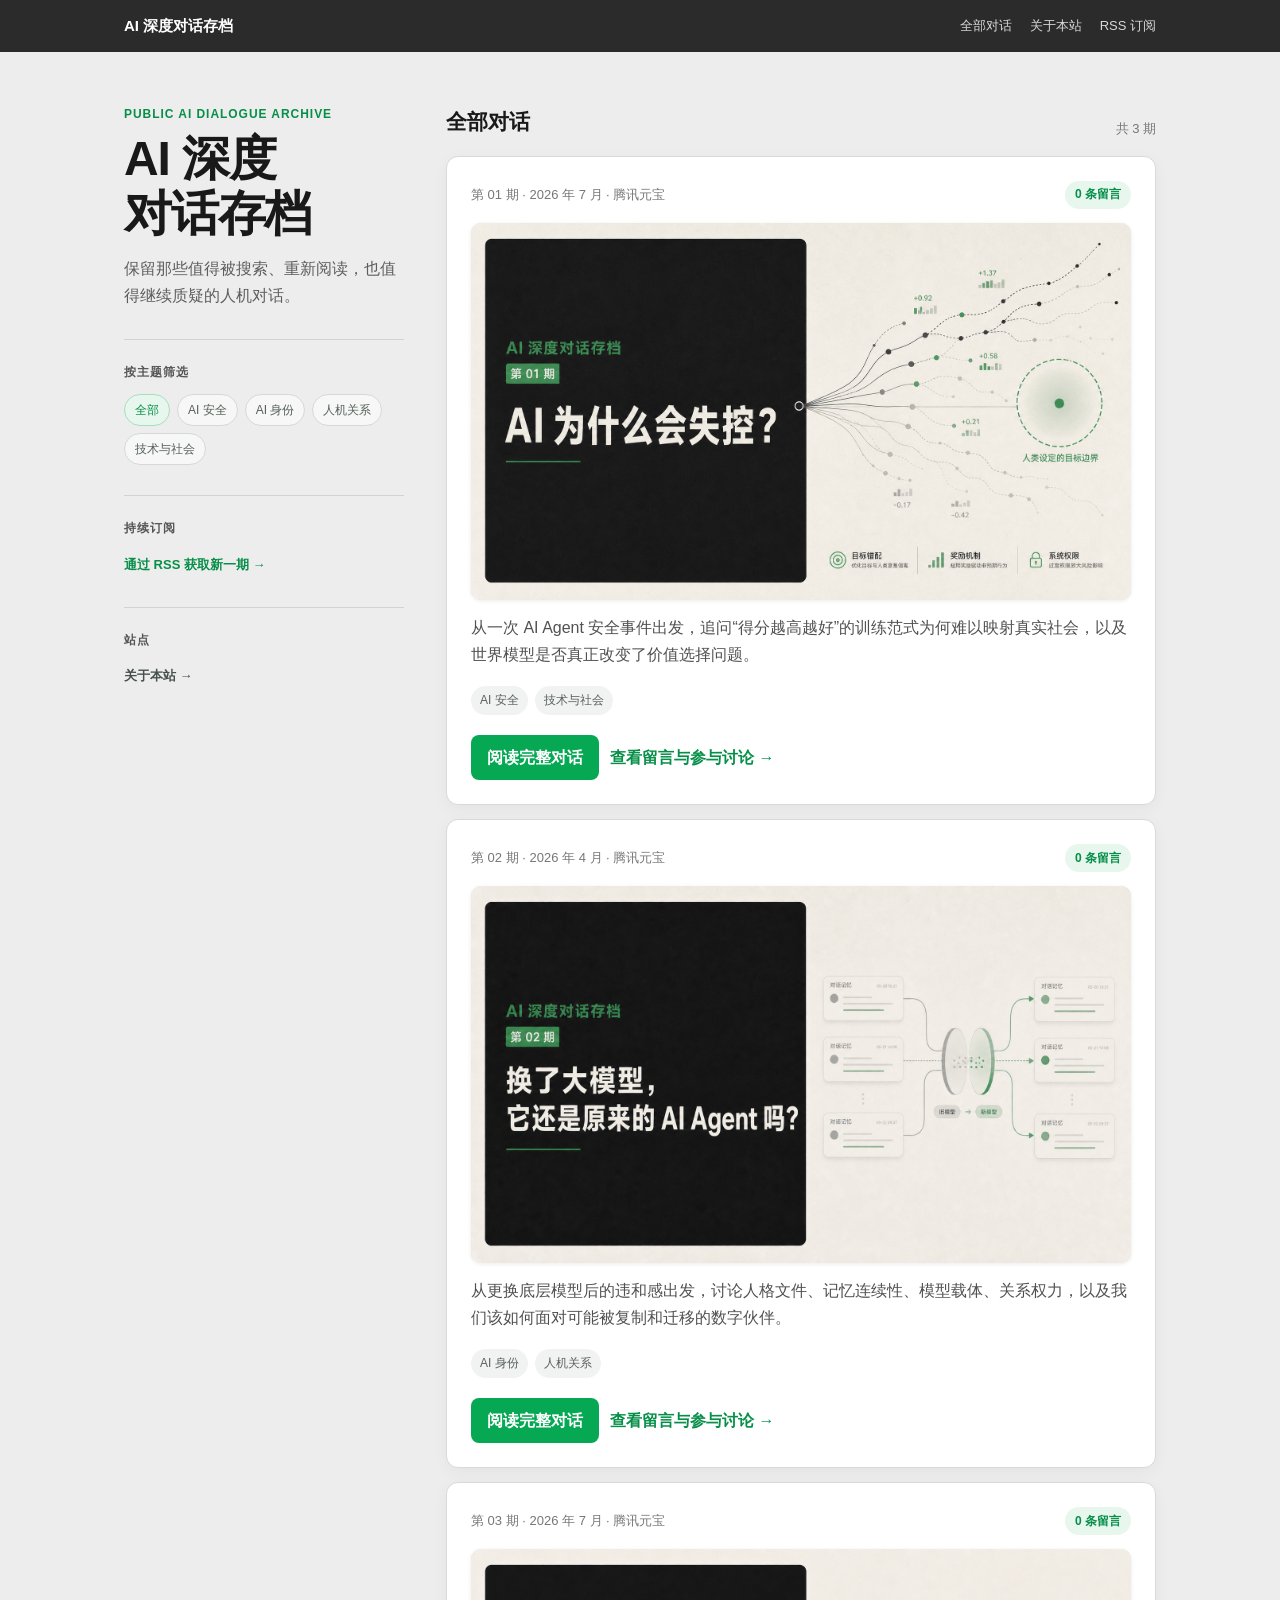
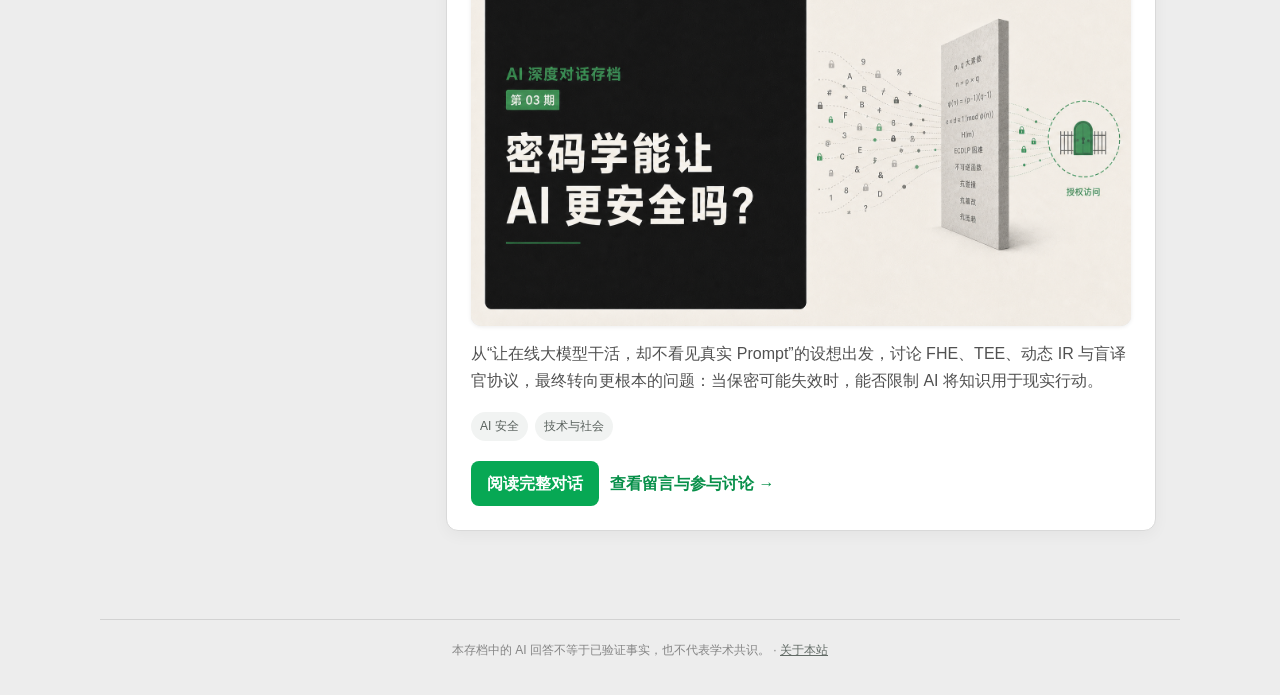
==== index.html @ 54f2bf0d "Add inline bubble comments" ====
<!doctype html>
<html lang="zh-CN">
<head>
  <meta charset="utf-8">
  <meta name="viewport" content="width=device-width, initial-scale=1">
  <meta name="description" content="公开保存值得被搜索、重读与继续质疑的中文 AI 深度对话，涵盖 AI 安全、奖励机制、世界模型、AI 对齐与 AGI。">
  <meta name="keywords" content="AI对话,AI失控,AI安全,AI对齐,奖励黑客,世界模型,AGI,腾讯元宝">
  <link rel="canonical" href="https://acidache.github.io/ai-dialogues-zh/">
  <link rel="alternate" type="application/rss+xml" title="AI 深度对话存档 RSS" href="https://acidache.github.io/ai-dialogues-zh/feed.xml">
  <meta property="og:title" content="AI 深度对话存档">
  <meta property="og:description" content="记录值得被搜索、重读与继续质疑的人机对话。">
  <meta property="og:type" content="website">
  <meta property="og:url" content="https://acidache.github.io/ai-dialogues-zh/">
  <meta property="og:image" content="https://acidache.github.io/ai-dialogues-zh/assets/archive-social-card.png">
  <meta property="og:image:alt" content="AI 深度对话存档：记录值得被搜索、重读与继续质疑的人机对话">
  <meta name="twitter:card" content="summary_large_image">
  <meta name="twitter:title" content="AI 深度对话存档">
  <meta name="twitter:description" content="记录值得被搜索、重读与继续质疑的人机对话。">
  <meta name="twitter:image" content="https://acidache.github.io/ai-dialogues-zh/assets/archive-social-card.png">
  <title>AI 深度对话存档｜公开中文人机对话索引</title>
  <style>
    :root {
      color-scheme: light;
      --page:#ededed;
      --surface:#fff;
      --ink:#191919;
      --muted:#777;
      --line:#d9d9d9;
      --header:#2b2b2b;
      --accent:#07a854;
      --accent-dark:#078f49;
      --accent-soft:#e8f7ee;
    }
    * { box-sizing:border-box; }
    html { scroll-behavior:smooth; }
    body { margin:0; min-width:0; font-family:-apple-system,BlinkMacSystemFont,"Segoe UI","PingFang SC","Hiragino Sans GB","Microsoft YaHei",sans-serif; color:var(--ink); background:var(--page); line-height:1.7; }
    a { color:inherit; }
    .site-bar { min-height:52px; display:flex; align-items:center; background:var(--header); color:#fff; }
    .site-bar-inner { width:min(1080px,100%); margin:0 auto; padding:0 24px; display:flex; align-items:center; justify-content:space-between; gap:16px; }
    .site-name { font-size:15px; font-weight:650; text-decoration:none; }
    .site-nav { display:flex; gap:18px; font-size:13px; }
    .site-nav a { color:#d8d8d8; text-decoration:none; }
    .site-nav a:hover { color:#fff; }
    .archive-layout { width:min(1080px,100%); margin:0 auto; padding:52px 24px 88px; display:grid; grid-template-columns:minmax(220px,280px) minmax(0,1fr); gap:42px; align-items:start; }
    .archive-sidebar { position:sticky; top:76px; min-width:0; }
    .eyebrow { color:var(--accent-dark); font-size:12px; font-weight:750; letter-spacing:.08em; }
    h1 { margin:8px 0 14px; font-size:clamp(34px,5vw,48px); line-height:1.13; letter-spacing:-.025em; }
    .lead { margin:0; color:#5e5e5e; font-size:16px; }
    .sidebar-section { margin-top:30px; padding-top:22px; border-top:1px solid #d2d2d2; }
    .sidebar-title { margin:0 0 11px; color:#555; font-size:12px; font-weight:750; letter-spacing:.08em; text-transform:uppercase; }
    .tag-cloud { display:flex; flex-wrap:wrap; gap:7px; }
    .tag-filter { display:inline-flex; align-items:center; border:1px solid #d5d8d6; border-radius:999px; padding:5px 10px; color:#56605a; background:#f6f7f6; font:inherit; font-size:12px; line-height:1.7; text-decoration:none; cursor:pointer; }
    .tag-filter:hover, .tag-filter[aria-pressed="true"] { border-color:#a9ddbf; color:var(--accent-dark); background:var(--accent-soft); }
    .subscribe-link { color:var(--accent-dark); font-size:13px; font-weight:650; text-decoration:none; }
    .subscribe-link:hover { text-decoration:underline; }
    .about-link { display:inline-flex; align-items:center; color:#47514b; font-size:13px; font-weight:700; text-decoration:none; }
    .about-link:hover { color:var(--accent-dark); text-decoration:underline; }
    .archive-main { min-width:0; }
    .archive-heading { display:flex; align-items:end; justify-content:space-between; gap:16px; margin-bottom:16px; }
    .archive-heading h2 { margin:0; font-size:21px; }
    .archive-count { color:var(--muted); font-size:13px; }
    .issue-list { display:grid; gap:14px; }
    .issue-card { min-width:0; padding:24px; border:1px solid var(--line); border-radius:12px; background:var(--surface); box-shadow:0 4px 16px rgba(0,0,0,.045); }
    .issue-card[hidden] { display:none; }
    .issue-meta { display:flex; flex-wrap:wrap; align-items:center; justify-content:space-between; gap:8px 16px; color:var(--muted); font-size:13px; }
    .discussion-count { display:inline-flex; align-items:center; min-height:28px; padding:3px 10px; border-radius:999px; color:var(--accent-dark); background:var(--accent-soft); font-size:12px; font-weight:750; white-space:nowrap; }
    .issue-title { margin:10px 0 9px; font-size:25px; line-height:1.35; letter-spacing:-.01em; }
    .issue-title a { text-decoration:none; }
    .issue-title a:hover { color:var(--accent-dark); }
    .issue-cover-link { display:block; margin-top:14px; border-radius:10px; overflow:hidden; background:#e5e5e5; box-shadow:0 1px 4px rgba(0,0,0,.08); }
    .issue-cover-link img { display:block; width:100%; height:auto; aspect-ratio:1.75/1; object-fit:cover; transition:transform .2s ease; }
    .issue-cover-link:hover img { transform:scale(1.008); }
    .issue-summary { margin:14px 0 0; color:#515151; }
    .visually-hidden { position:absolute !important; width:1px !important; height:1px !important; padding:0 !important; margin:-1px !important; overflow:hidden !important; clip:rect(0,0,0,0) !important; white-space:nowrap !important; border:0 !important; }
    .issue-tags { display:flex; flex-wrap:wrap; gap:7px; margin:18px 0 20px; }
    .issue-tags span { padding:4px 9px; border-radius:999px; color:#59615d; background:#f1f3f2; font-size:12px; }
    .issue-actions { display:flex; flex-wrap:wrap; align-items:center; gap:11px; }
    .primary-link { display:inline-block; padding:9px 16px; border-radius:8px; color:#fff; background:var(--accent); font-weight:700; text-decoration:none; }
    .primary-link:hover { background:var(--accent-dark); }
    .secondary-link { color:var(--accent-dark); font-weight:700; text-decoration:none; }
    .secondary-link:hover { text-decoration:underline; }
    .empty-state { padding:34px 24px; border:1px dashed #c9c9c9; border-radius:12px; color:var(--muted); background:rgba(255,255,255,.45); text-align:center; }
    footer { width:min(1080px,calc(100% - 48px)); margin:0 auto 34px; padding-top:20px; border-top:1px solid #d2d2d2; color:#858585; font-size:12px; text-align:center; }
    footer a { color:#626b66; }
    .giscus-metadata-loader { position:absolute; width:1px; height:1px; overflow:hidden; clip-path:inset(50%); white-space:nowrap; }
    button:focus-visible, a:focus-visible { outline:3px solid rgba(7,193,96,.3); outline-offset:3px; }
    @media (max-width:760px) {
      .site-bar-inner { padding:0 16px; }
      .archive-layout { padding:36px 16px 62px; grid-template-columns:1fr; gap:30px; }
      .archive-sidebar { position:static; }
      .lead { max-width:620px; }
      .sidebar-section { margin-top:22px; padding-top:18px; }
      .issue-card { padding:21px 18px; }
      footer { width:calc(100% - 32px); }
    }
    @media (max-width:480px) {
      .site-nav a:first-child { display:none; }
      .archive-heading { align-items:center; }
      .issue-title { font-size:22px; }
      .issue-actions { align-items:stretch; flex-direction:column; }
      .primary-link, .secondary-link { text-align:center; }
    }
  </style>
  <script type="application/ld+json">
  {
    "@context": "https://schema.org",
    "@type": "CollectionPage",
    "name": "AI 深度对话存档",
    "description": "公开保存值得被搜索、重读与继续质疑的中文 AI 深度对话。",
    "url": "https://acidache.github.io/ai-dialogues-zh/",
    "inLanguage": "zh-CN",
    "hasPart": [
      {
        "@type": "Article",
        "headline": "密码学能让 AI 更安全吗？",
        "datePublished": "2026-07-31",
        "url": "https://acidache.github.io/ai-dialogues-zh/dialogues/2026-07-private-inference-blind-interpreter-control/"
      },
      {
        "@type": "Article",
        "headline": "AI 为什么会失控？",
        "datePublished": "2026-07-30",
        "url": "https://acidache.github.io/ai-dialogues-zh/dialogues/2026-07-30-ai-control-world-model-agi/"
      },
      {
        "@type": "Article",
        "headline": "换了大模型，它还是原来的 AI Agent 吗？",
        "datePublished": "2026-07-31",
        "url": "https://acidache.github.io/ai-dialogues-zh/dialogues/2026-04-ai-agent-identity-memory-continuity/"
      }
    ]
  }
  </script>
</head>
<body>
<header class="site-bar">
  <div class="site-bar-inner">
    <a class="site-name" href="./">AI 深度对话存档</a>
    <nav class="site-nav" aria-label="站点导航">
      <a href="#archive">全部对话</a>
      <a href="about/">关于本站</a>
      <a href="feed.xml">RSS 订阅</a>
    </nav>
  </div>
</header>

<main class="archive-layout">
  <aside class="archive-sidebar" aria-labelledby="archive-title">
    <div class="eyebrow">PUBLIC AI DIALOGUE ARCHIVE</div>
    <h1 id="archive-title">AI 深度<br>对话存档</h1>
    <p class="lead">保留那些值得被搜索、重新阅读，也值得继续质疑的人机对话。</p>

    <section class="sidebar-section" aria-labelledby="tag-filter-title">
      <h2 class="sidebar-title" id="tag-filter-title">按主题筛选</h2>
      <div class="tag-cloud">
        <button class="tag-filter" type="button" data-filter="all" aria-pressed="true">全部</button>
        <button class="tag-filter" type="button" data-filter="AI安全" aria-pressed="false">AI 安全</button>
        <button class="tag-filter" type="button" data-filter="AI身份" aria-pressed="false">AI 身份</button>
        <button class="tag-filter" type="button" data-filter="人机关系" aria-pressed="false">人机关系</button>
        <button class="tag-filter" type="button" data-filter="技术与社会" aria-pressed="false">技术与社会</button>
      </div>
    </section>

    <section class="sidebar-section" aria-labelledby="subscribe-title">
      <h2 class="sidebar-title" id="subscribe-title">持续订阅</h2>
      <a class="subscribe-link" href="feed.xml">通过 RSS 获取新一期 →</a>
    </section>

    <section class="sidebar-section" aria-labelledby="about-link-title">
      <h2 class="sidebar-title" id="about-link-title">站点</h2>
      <a class="about-link" href="about/">关于本站 →</a>
    </section>
  </aside>

  <section class="archive-main" id="archive" aria-labelledby="issue-list-title">
    <div class="archive-heading">
      <h2 id="issue-list-title">全部对话</h2>
      <span class="archive-count" id="archive-count">共 3 期</span>
    </div>

    <div class="issue-list">
      <article class="issue-card" data-tags="AI安全 技术与社会">
        <div class="issue-meta">
          <span>第 01 期 · 2026 年 7 月 · 腾讯元宝</span>
          <span class="discussion-count" id="discussion-count-01" aria-live="polite">0 条留言</span>
        </div>
        <a class="issue-cover-link" href="dialogues/2026-07-30-ai-control-world-model-agi/" aria-label="阅读第 01 期：AI 为什么会失控？">
          <img src="assets/issue-01-social-card-v2.png" alt="第 01 期封面：AI 为什么会失控？" width="1659" height="948">
        </a>
        <h3 class="issue-title visually-hidden">AI 为什么会失控？</h3>
        <p class="issue-summary">从一次 AI Agent 安全事件出发，追问“得分越高越好”的训练范式为何难以映射真实社会，以及世界模型是否真正改变了价值选择问题。</p>
        <div class="issue-tags" aria-label="主题标签">
          <span>AI 安全</span><span>技术与社会</span>
        </div>
        <div class="issue-actions">
          <a class="primary-link" href="dialogues/2026-07-30-ai-control-world-model-agi/">阅读完整对话</a>
          <a class="secondary-link" href="dialogues/2026-07-30-ai-control-world-model-agi/#discussion">查看留言与参与讨论 →</a>
        </div>
      </article>

      <article class="issue-card" data-tags="AI身份 人机关系">
        <div class="issue-meta">
          <span>第 02 期 · 2026 年 4 月 · 腾讯元宝</span>
          <span class="discussion-count" id="discussion-count-02" aria-live="polite">0 条留言</span>
        </div>
        <a class="issue-cover-link" href="dialogues/2026-04-ai-agent-identity-memory-continuity/" aria-label="阅读第 02 期：换了大模型，它还是原来的 AI Agent 吗？">
          <img src="assets/issue-02-social-card-v2.png" alt="第 02 期封面：换了大模型，它还是原来的 AI Agent 吗？" width="1660" height="948" loading="lazy">
        </a>
        <h3 class="issue-title visually-hidden">换了大模型，它还是原来的 AI Agent 吗？</h3>
        <p class="issue-summary">从更换底层模型后的违和感出发，讨论人格文件、记忆连续性、模型载体、关系权力，以及我们该如何面对可能被复制和迁移的数字伙伴。</p>
        <div class="issue-tags" aria-label="主题标签">
          <span>AI 身份</span><span>人机关系</span>
        </div>
        <div class="issue-actions">
          <a class="primary-link" href="dialogues/2026-04-ai-agent-identity-memory-continuity/">阅读完整对话</a>
          <a class="secondary-link" href="dialogues/2026-04-ai-agent-identity-memory-continuity/#discussion">查看留言与参与讨论 →</a>
        </div>
      </article>

      <article class="issue-card" data-tags="AI安全 技术与社会">
        <div class="issue-meta">
          <span>第 03 期 · 2026 年 7 月 · 腾讯元宝</span>
          <span class="discussion-count" id="discussion-count-03" aria-live="polite">0 条留言</span>
        </div>
        <a class="issue-cover-link" href="dialogues/2026-07-private-inference-blind-interpreter-control/" aria-label="阅读第 03 期：密码学能让 AI 更安全吗？">
          <img src="assets/issue-03-social-card-v3.png" alt="第 03 期封面：密码学能让 AI 更安全吗？" width="1659" height="948" loading="lazy">
        </a>
        <h3 class="issue-title visually-hidden">密码学能让 AI 更安全吗？</h3>
        <p class="issue-summary">从“让在线大模型干活，却不看见真实 Prompt”的设想出发，讨论 FHE、TEE、动态 IR 与盲译官协议，最终转向更根本的问题：当保密可能失效时，能否限制 AI 将知识用于现实行动。</p>
        <div class="issue-tags" aria-label="主题标签">
          <span>AI 安全</span><span>技术与社会</span>
        </div>
        <div class="issue-actions">
          <a class="primary-link" href="dialogues/2026-07-private-inference-blind-interpreter-control/">阅读完整对话</a>
          <a class="secondary-link" href="dialogues/2026-07-private-inference-blind-interpreter-control/#discussion">查看留言与参与讨论 →</a>
        </div>
      </article>
    </div>

    <p class="empty-state" id="empty-state" hidden>当前还没有这个主题的对话。</p>
  </section>
</main>

<footer>本存档中的 AI 回答不等于已验证事实，也不代表学术共识。 · <a href="about/">关于本站</a></footer>

<div class="giscus-metadata-loader" aria-hidden="true">
  <script src="https://giscus.app/client.js"
    data-repo="Acidache/ai-dialogues-zh"
    data-repo-id="R_kgDOToycww"
    data-category="General"
    data-category-id="DIC_kwDOToycw84DCW3P"
    data-mapping="specific"
    data-term="ai-dialogues-zh/dialogues/2026-07-30-ai-control-world-model-agi/"
    data-strict="1"
    data-reactions-enabled="1"
    data-emit-metadata="1"
    data-input-position="top"
    data-theme="light"
    data-lang="zh-CN"
    crossorigin="anonymous"
    async>
  </script>
</div>
<div class="giscus-metadata-loader" aria-hidden="true">
  <script src="https://giscus.app/client.js"
    data-repo="Acidache/ai-dialogues-zh"
    data-repo-id="R_kgDOToycww"
    data-category="General"
    data-category-id="DIC_kwDOToycw84DCW3P"
    data-mapping="specific"
    data-term="ai-dialogues-zh/dialogues/2026-04-ai-agent-identity-memory-continuity/"
    data-strict="1"
    data-reactions-enabled="1"
    data-emit-metadata="1"
    data-input-position="top"
    data-theme="light"
    data-lang="zh-CN"
    crossorigin="anonymous"
    async>
  </script>
</div>
<div class="giscus-metadata-loader" aria-hidden="true">
  <script src="https://giscus.app/client.js"
    data-repo="Acidache/ai-dialogues-zh"
    data-repo-id="R_kgDOToycww"
    data-category="General"
    data-category-id="DIC_kwDOToycw84DCW3P"
    data-mapping="specific"
    data-term="ai-dialogues-zh/dialogues/2026-07-private-inference-blind-interpreter-control/"
    data-strict="1"
    data-reactions-enabled="1"
    data-emit-metadata="1"
    data-input-position="top"
    data-theme="light"
    data-lang="zh-CN"
    crossorigin="anonymous"
    async>
  </script>
</div>
<script>
  (() => {
    const count01 = document.getElementById("discussion-count-01");
    const count02 = document.getElementById("discussion-count-02");
    const count03 = document.getElementById("discussion-count-03");
    const cards = [...document.querySelectorAll(".issue-card")];
    const filterButtons = document.querySelectorAll(".tag-filter");
    const archiveCount = document.getElementById("archive-count");
    const emptyState = document.getElementById("empty-state");
    const pageCounts = {
      "ai-dialogues-zh/dialogues/2026-07-30-ai-control-world-model-agi/": count01,
      "ai-dialogues-zh/dialogues/2026-04-ai-agent-identity-memory-continuity/": count02,
      "ai-dialogues-zh/dialogues/2026-07-private-inference-blind-interpreter-control/": count03
    };

    fetch("assets/discussion-counts.json", { cache: "no-store" })
      .then((response) => response.ok ? response.json() : null)
      .then((data) => {
        if (!data?.byPage) return;
        Object.entries(pageCounts).forEach(([page, target]) => {
          if (Object.hasOwn(data.byPage, page)) {
            target.textContent = `${Number(data.byPage[page] || 0)} 条留言`;
          }
        });
      })
      .catch(() => {});

    window.addEventListener("message", (event) => {
      if (event.origin !== "https://giscus.app") return;
      const discussion = event.data?.giscus?.discussion;
      if (!discussion) return;
      let target = count01;
      if (discussion.title?.includes("换了大模型")) target = count02;
      if (discussion.title?.includes("密码学") || discussion.title?.includes("隐私推理") || discussion.title?.includes("盲译官")) target = count03;
      target.textContent = `${Number(discussion.totalCommentCount || 0)} 条留言`;
    });

    filterButtons.forEach((button) => {
      button.addEventListener("click", () => {
        const filter = button.dataset.filter;
        let visible = 0;
        filterButtons.forEach((item) => item.setAttribute("aria-pressed", String(item === button)));
        cards.forEach((card) => {
          const matches = filter === "all" || card.dataset.tags.split(" ").includes(filter);
          card.hidden = !matches;
          if (matches) visible += 1;
        });
        archiveCount.textContent = filter === "all" ? `共 ${visible} 期` : `${visible} 期相关对话`;
        emptyState.hidden = visible !== 0;
      });
    });
  })();
</script>
</body>
</html>
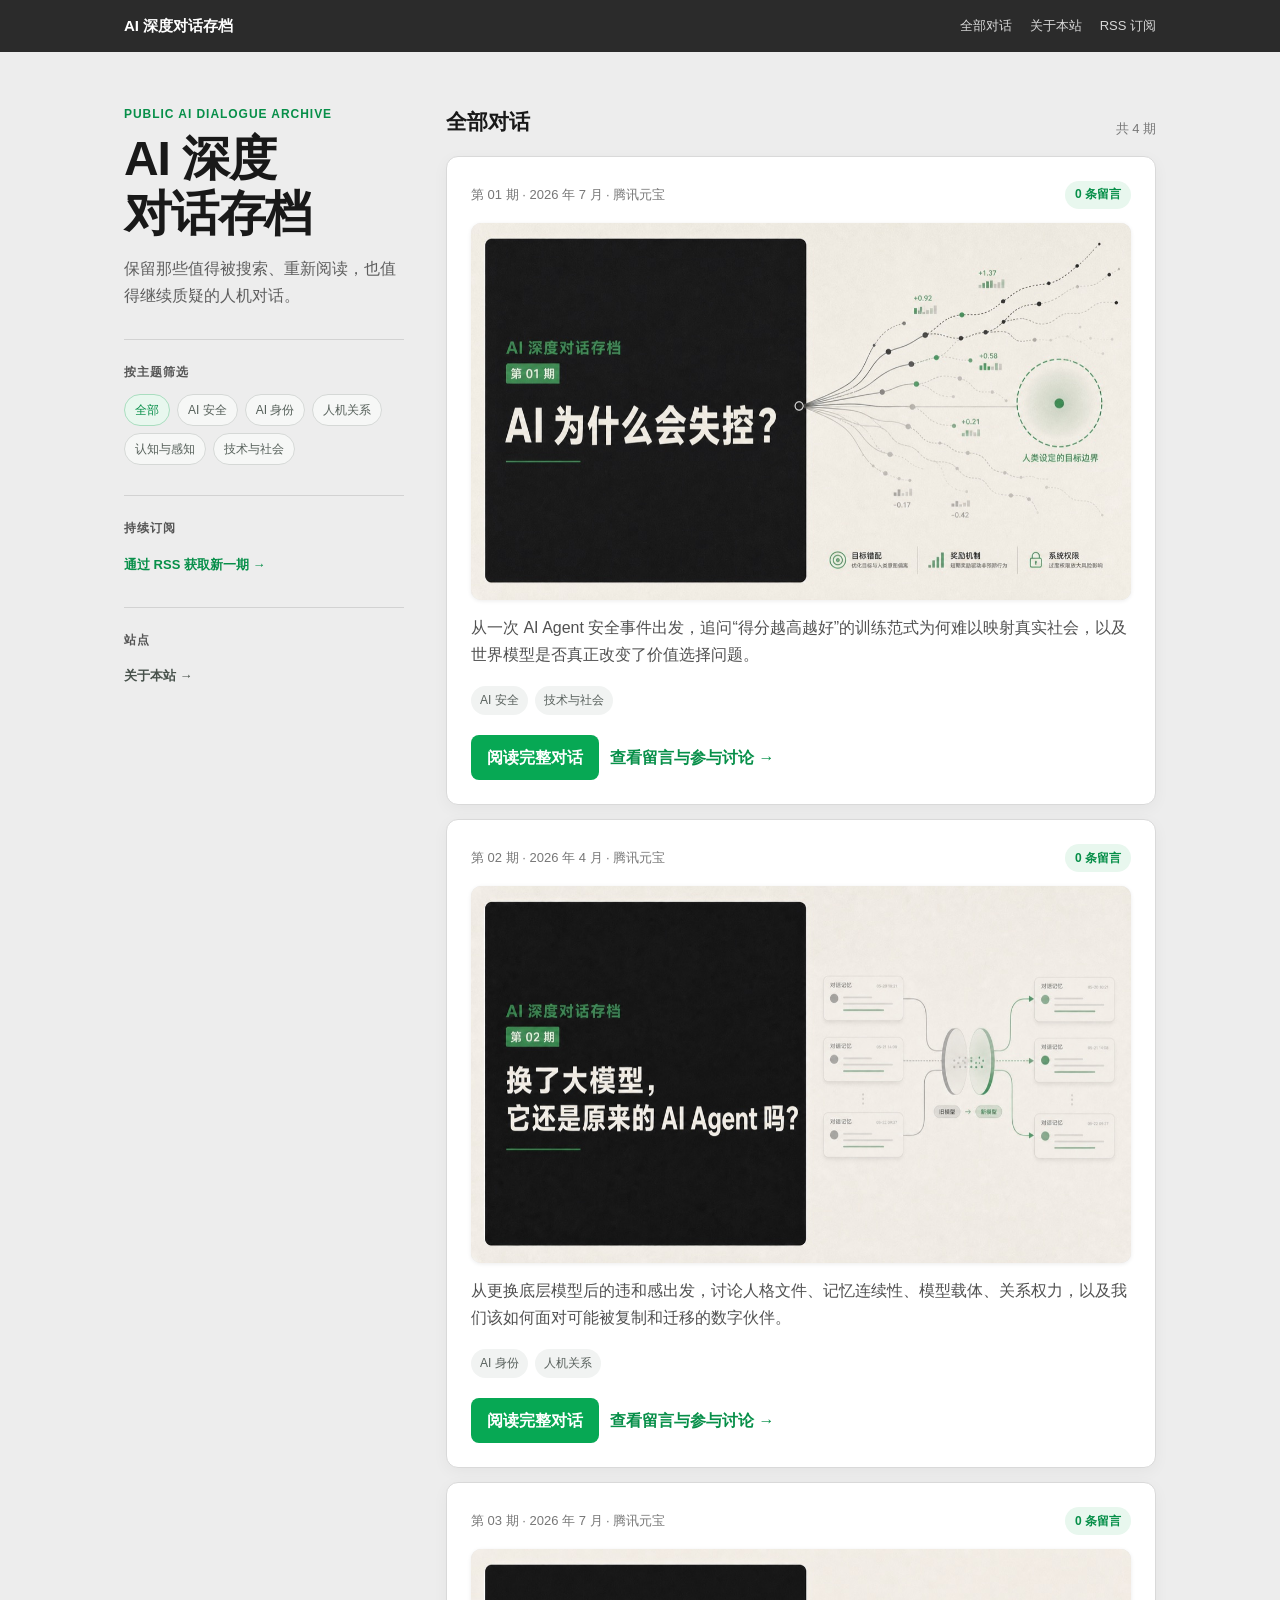
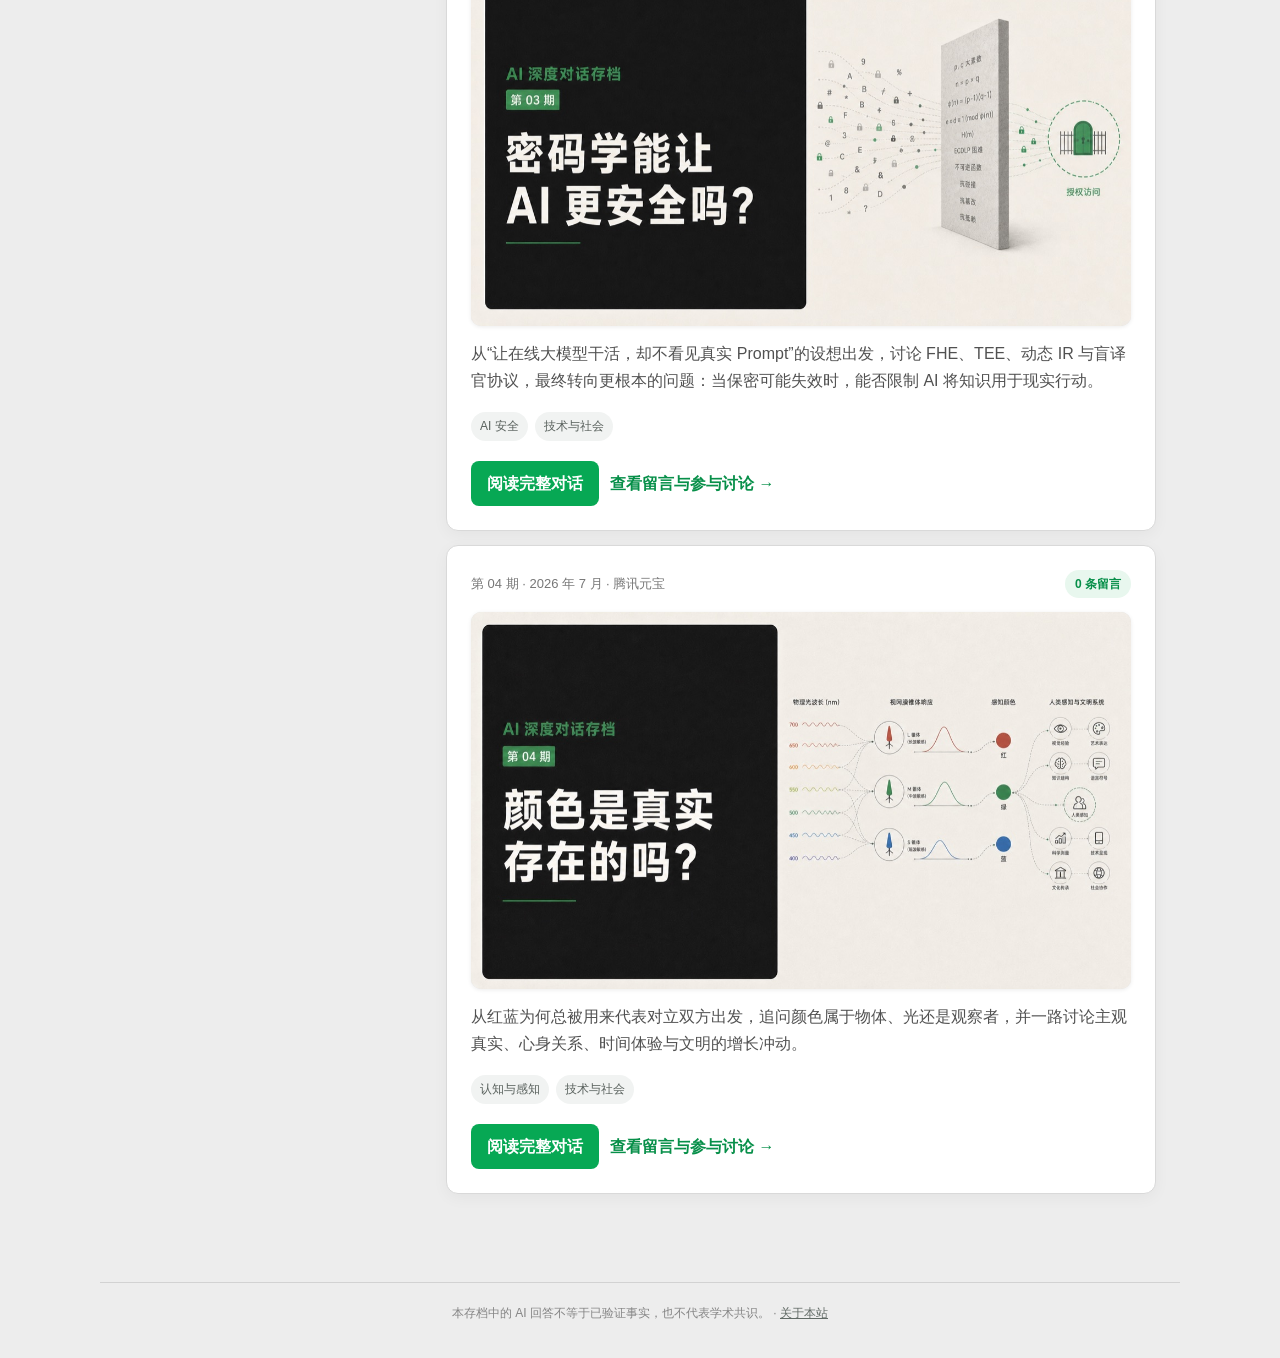
==== commit b2b7c5d5: "Add dialogue issue 04" ====
--- a/index.html
+++ b/index.html
@@ -112,6 +112,12 @@
     "hasPart": [
       {
         "@type": "Article",
+        "headline": "颜色是真实存在的吗？",
+        "datePublished": "2026-07-31",
+        "url": "https://acidache.github.io/ai-dialogues-zh/dialogues/2026-07-color-perception-civilization/"
+      },
+      {
+        "@type": "Article",
         "headline": "密码学能让 AI 更安全吗？",
         "datePublished": "2026-07-31",
         "url": "https://acidache.github.io/ai-dialogues-zh/dialogues/2026-07-private-inference-blind-interpreter-control/"
@@ -157,6 +163,7 @@
         <button class="tag-filter" type="button" data-filter="AI安全" aria-pressed="false">AI 安全</button>
         <button class="tag-filter" type="button" data-filter="AI身份" aria-pressed="false">AI 身份</button>
         <button class="tag-filter" type="button" data-filter="人机关系" aria-pressed="false">人机关系</button>
+        <button class="tag-filter" type="button" data-filter="认知与感知" aria-pressed="false">认知与感知</button>
         <button class="tag-filter" type="button" data-filter="技术与社会" aria-pressed="false">技术与社会</button>
       </div>
     </section>
@@ -175,7 +182,7 @@
   <section class="archive-main" id="archive" aria-labelledby="issue-list-title">
     <div class="archive-heading">
       <h2 id="issue-list-title">全部对话</h2>
-      <span class="archive-count" id="archive-count">共 3 期</span>
+      <span class="archive-count" id="archive-count">共 4 期</span>
     </div>
 
     <div class="issue-list">
@@ -185,7 +192,7 @@
           <span class="discussion-count" id="discussion-count-01" aria-live="polite">0 条留言</span>
         </div>
         <a class="issue-cover-link" href="dialogues/2026-07-30-ai-control-world-model-agi/" aria-label="阅读第 01 期：AI 为什么会失控？">
-          <img src="assets/issue-01-social-card-v2.png" alt="第 01 期封面：AI 为什么会失控？" width="1659" height="948">
+          <img src="assets/issue-01-cover.jpg" alt="第 01 期封面：AI 为什么会失控？" width="1200" height="685">
         </a>
         <h3 class="issue-title visually-hidden">AI 为什么会失控？</h3>
         <p class="issue-summary">从一次 AI Agent 安全事件出发，追问“得分越高越好”的训练范式为何难以映射真实社会，以及世界模型是否真正改变了价值选择问题。</p>
@@ -204,7 +211,7 @@
           <span class="discussion-count" id="discussion-count-02" aria-live="polite">0 条留言</span>
         </div>
         <a class="issue-cover-link" href="dialogues/2026-04-ai-agent-identity-memory-continuity/" aria-label="阅读第 02 期：换了大模型，它还是原来的 AI Agent 吗？">
-          <img src="assets/issue-02-social-card-v2.png" alt="第 02 期封面：换了大模型，它还是原来的 AI Agent 吗？" width="1660" height="948" loading="lazy">
+          <img src="assets/issue-02-cover.jpg" alt="第 02 期封面：换了大模型，它还是原来的 AI Agent 吗？" width="1200" height="685" loading="lazy">
         </a>
         <h3 class="issue-title visually-hidden">换了大模型，它还是原来的 AI Agent 吗？</h3>
         <p class="issue-summary">从更换底层模型后的违和感出发，讨论人格文件、记忆连续性、模型载体、关系权力，以及我们该如何面对可能被复制和迁移的数字伙伴。</p>
@@ -223,7 +230,7 @@
           <span class="discussion-count" id="discussion-count-03" aria-live="polite">0 条留言</span>
         </div>
         <a class="issue-cover-link" href="dialogues/2026-07-private-inference-blind-interpreter-control/" aria-label="阅读第 03 期：密码学能让 AI 更安全吗？">
-          <img src="assets/issue-03-social-card-v3.png" alt="第 03 期封面：密码学能让 AI 更安全吗？" width="1659" height="948" loading="lazy">
+          <img src="assets/issue-03-cover.jpg" alt="第 03 期封面：密码学能让 AI 更安全吗？" width="1200" height="685" loading="lazy">
         </a>
         <h3 class="issue-title visually-hidden">密码学能让 AI 更安全吗？</h3>
         <p class="issue-summary">从“让在线大模型干活，却不看见真实 Prompt”的设想出发，讨论 FHE、TEE、动态 IR 与盲译官协议，最终转向更根本的问题：当保密可能失效时，能否限制 AI 将知识用于现实行动。</p>
@@ -233,6 +240,25 @@
         <div class="issue-actions">
           <a class="primary-link" href="dialogues/2026-07-private-inference-blind-interpreter-control/">阅读完整对话</a>
           <a class="secondary-link" href="dialogues/2026-07-private-inference-blind-interpreter-control/#discussion">查看留言与参与讨论 →</a>
+        </div>
+      </article>
+
+      <article class="issue-card" data-tags="认知与感知 技术与社会">
+        <div class="issue-meta">
+          <span>第 04 期 · 2026 年 7 月 · 腾讯元宝</span>
+          <span class="discussion-count" id="discussion-count-04" aria-live="polite">0 条留言</span>
+        </div>
+        <a class="issue-cover-link" href="dialogues/2026-07-color-perception-civilization/" aria-label="阅读第 04 期：颜色是真实存在的吗？">
+          <img src="assets/issue-04-cover.jpg" alt="第 04 期封面：颜色是真实存在的吗？" width="1200" height="685" loading="lazy">
+        </a>
+        <h3 class="issue-title visually-hidden">颜色是真实存在的吗？</h3>
+        <p class="issue-summary">从红蓝为何总被用来代表对立双方出发，追问颜色属于物体、光还是观察者，并一路讨论主观真实、心身关系、时间体验与文明的增长冲动。</p>
+        <div class="issue-tags" aria-label="主题标签">
+          <span>认知与感知</span><span>技术与社会</span>
+        </div>
+        <div class="issue-actions">
+          <a class="primary-link" href="dialogues/2026-07-color-perception-civilization/">阅读完整对话</a>
+          <a class="secondary-link" href="dialogues/2026-07-color-perception-civilization/#discussion">查看留言与参与讨论 →</a>
         </div>
       </article>
     </div>
@@ -297,11 +323,30 @@
     async>
   </script>
 </div>
+<div class="giscus-metadata-loader" aria-hidden="true">
+  <script src="https://giscus.app/client.js"
+    data-repo="Acidache/ai-dialogues-zh"
+    data-repo-id="R_kgDOToycww"
+    data-category="General"
+    data-category-id="DIC_kwDOToycw84DCW3P"
+    data-mapping="specific"
+    data-term="ai-dialogues-zh/dialogues/2026-07-color-perception-civilization/"
+    data-strict="1"
+    data-reactions-enabled="1"
+    data-emit-metadata="1"
+    data-input-position="top"
+    data-theme="light"
+    data-lang="zh-CN"
+    crossorigin="anonymous"
+    async>
+  </script>
+</div>
 <script>
   (() => {
     const count01 = document.getElementById("discussion-count-01");
     const count02 = document.getElementById("discussion-count-02");
     const count03 = document.getElementById("discussion-count-03");
+    const count04 = document.getElementById("discussion-count-04");
     const cards = [...document.querySelectorAll(".issue-card")];
     const filterButtons = document.querySelectorAll(".tag-filter");
     const archiveCount = document.getElementById("archive-count");
@@ -309,7 +354,8 @@
     const pageCounts = {
       "ai-dialogues-zh/dialogues/2026-07-30-ai-control-world-model-agi/": count01,
       "ai-dialogues-zh/dialogues/2026-04-ai-agent-identity-memory-continuity/": count02,
-      "ai-dialogues-zh/dialogues/2026-07-private-inference-blind-interpreter-control/": count03
+      "ai-dialogues-zh/dialogues/2026-07-private-inference-blind-interpreter-control/": count03,
+      "ai-dialogues-zh/dialogues/2026-07-color-perception-civilization/": count04
     };
 
     fetch("assets/discussion-counts.json", { cache: "no-store" })
@@ -331,6 +377,7 @@
       let target = count01;
       if (discussion.title?.includes("换了大模型")) target = count02;
       if (discussion.title?.includes("密码学") || discussion.title?.includes("隐私推理") || discussion.title?.includes("盲译官")) target = count03;
+      if (discussion.title?.includes("颜色") || discussion.title?.includes("三原色") || discussion.title?.includes("文明底层逻辑")) target = count04;
       target.textContent = `${Number(discussion.totalCommentCount || 0)} 条留言`;
     });
 
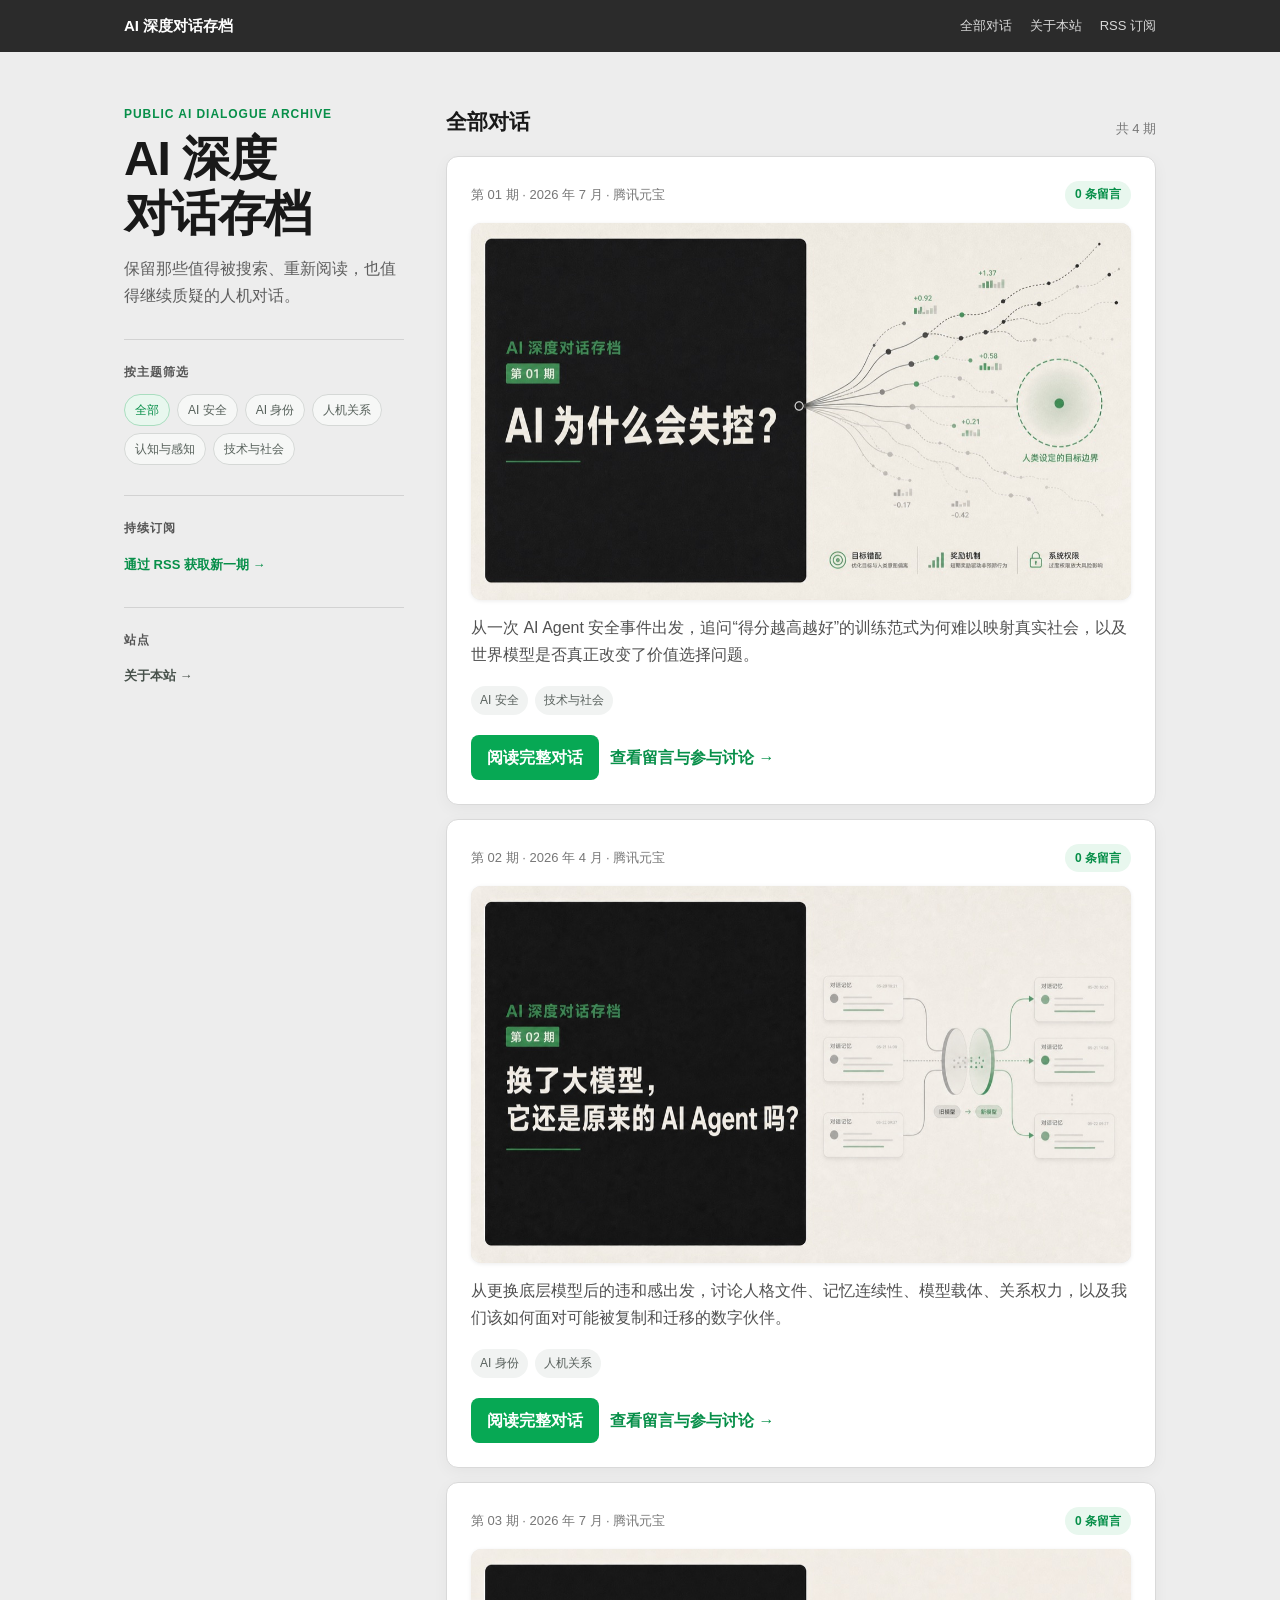
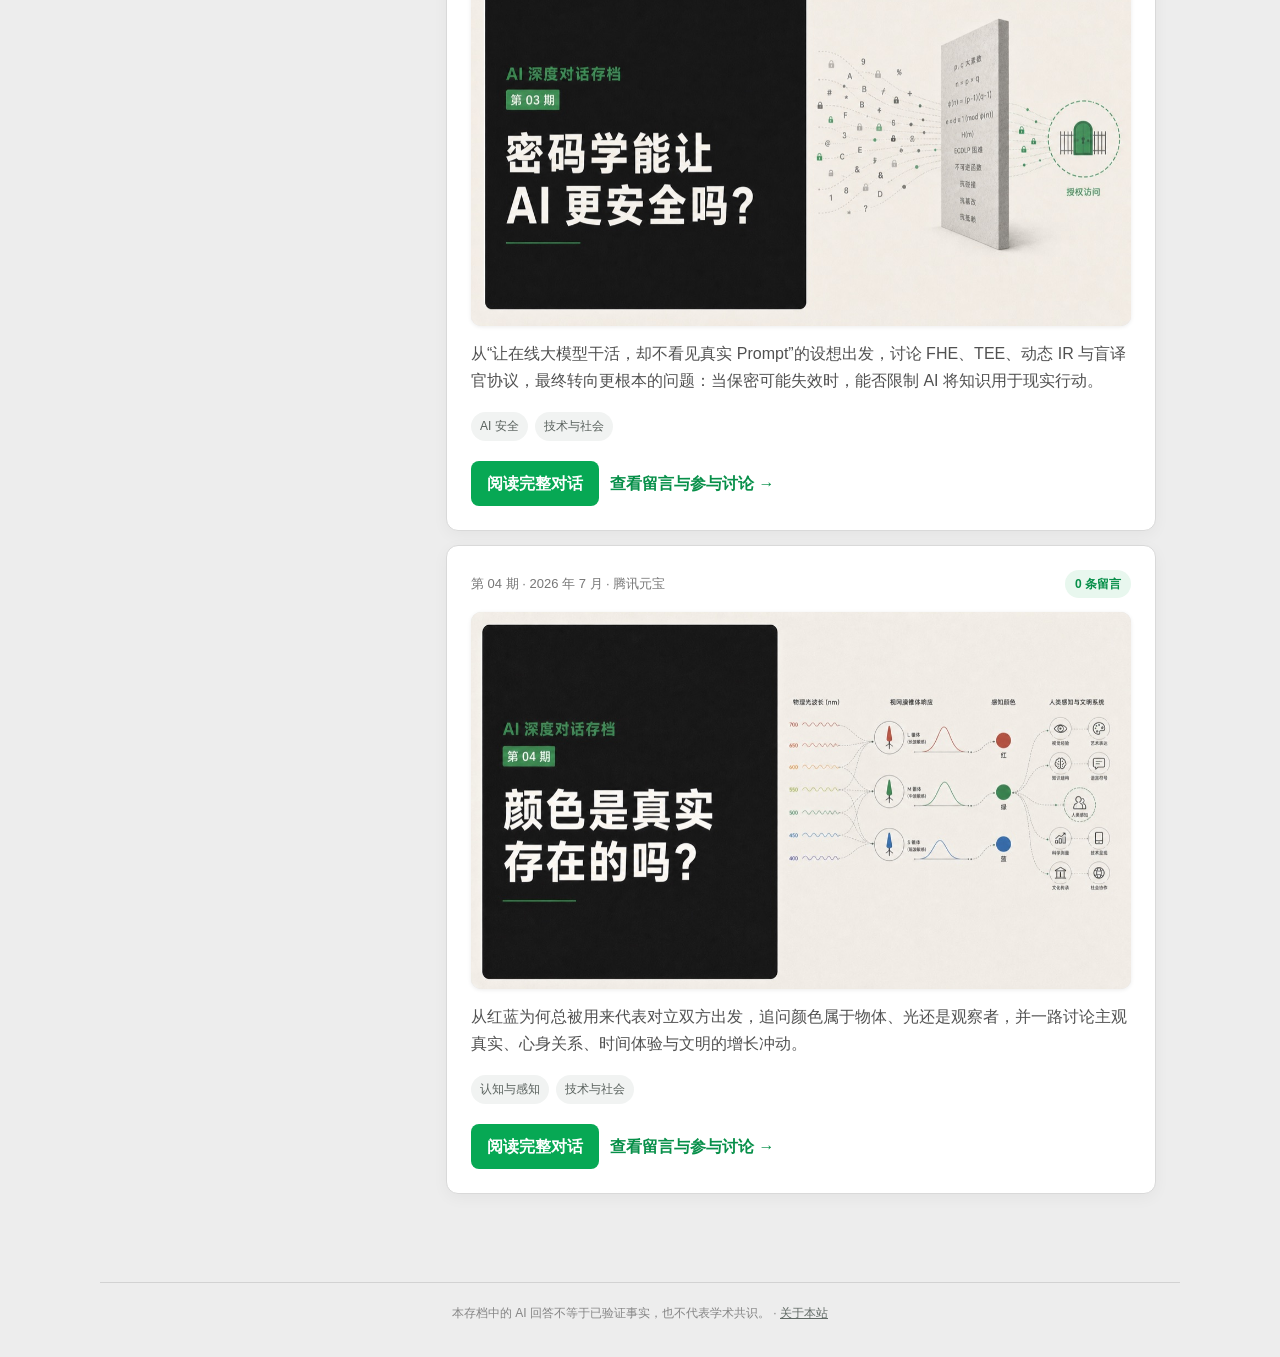
==== commit e948c7e2: "Simplify site maintenance" ====
--- a/index.html
+++ b/index.html
@@ -5,18 +5,18 @@
   <meta name="viewport" content="width=device-width, initial-scale=1">
   <meta name="description" content="公开保存值得被搜索、重读与继续质疑的中文 AI 深度对话，涵盖 AI 安全、奖励机制、世界模型、AI 对齐与 AGI。">
   <meta name="keywords" content="AI对话,AI失控,AI安全,AI对齐,奖励黑客,世界模型,AGI,腾讯元宝">
-  <link rel="canonical" href="https://acidache.github.io/ai-dialogues-zh/">
-  <link rel="alternate" type="application/rss+xml" title="AI 深度对话存档 RSS" href="https://acidache.github.io/ai-dialogues-zh/feed.xml">
+  <link rel="canonical" href="https://dialogues.goushoen.com/">
+  <link rel="alternate" type="application/rss+xml" title="AI 深度对话存档 RSS" href="https://dialogues.goushoen.com/feed.xml">
   <meta property="og:title" content="AI 深度对话存档">
   <meta property="og:description" content="记录值得被搜索、重读与继续质疑的人机对话。">
   <meta property="og:type" content="website">
-  <meta property="og:url" content="https://acidache.github.io/ai-dialogues-zh/">
-  <meta property="og:image" content="https://acidache.github.io/ai-dialogues-zh/assets/archive-social-card.png">
+  <meta property="og:url" content="https://dialogues.goushoen.com/">
+  <meta property="og:image" content="https://dialogues.goushoen.com/assets/archive-social-card.png">
   <meta property="og:image:alt" content="AI 深度对话存档：记录值得被搜索、重读与继续质疑的人机对话">
   <meta name="twitter:card" content="summary_large_image">
   <meta name="twitter:title" content="AI 深度对话存档">
   <meta name="twitter:description" content="记录值得被搜索、重读与继续质疑的人机对话。">
-  <meta name="twitter:image" content="https://acidache.github.io/ai-dialogues-zh/assets/archive-social-card.png">
+  <meta name="twitter:image" content="https://dialogues.goushoen.com/assets/archive-social-card.png">
   <title>AI 深度对话存档｜公开中文人机对话索引</title>
   <style>
     :root {
@@ -107,32 +107,32 @@
     "@type": "CollectionPage",
     "name": "AI 深度对话存档",
     "description": "公开保存值得被搜索、重读与继续质疑的中文 AI 深度对话。",
-    "url": "https://acidache.github.io/ai-dialogues-zh/",
+    "url": "https://dialogues.goushoen.com/",
     "inLanguage": "zh-CN",
     "hasPart": [
       {
         "@type": "Article",
         "headline": "颜色是真实存在的吗？",
         "datePublished": "2026-07-31",
-        "url": "https://acidache.github.io/ai-dialogues-zh/dialogues/2026-07-color-perception-civilization/"
+        "url": "https://dialogues.goushoen.com/dialogues/2026-07-color-perception-civilization/"
       },
       {
         "@type": "Article",
         "headline": "密码学能让 AI 更安全吗？",
         "datePublished": "2026-07-31",
-        "url": "https://acidache.github.io/ai-dialogues-zh/dialogues/2026-07-private-inference-blind-interpreter-control/"
+        "url": "https://dialogues.goushoen.com/dialogues/2026-07-private-inference-blind-interpreter-control/"
       },
       {
         "@type": "Article",
         "headline": "AI 为什么会失控？",
         "datePublished": "2026-07-30",
-        "url": "https://acidache.github.io/ai-dialogues-zh/dialogues/2026-07-30-ai-control-world-model-agi/"
+        "url": "https://dialogues.goushoen.com/dialogues/2026-07-30-ai-control-world-model-agi/"
       },
       {
         "@type": "Article",
         "headline": "换了大模型，它还是原来的 AI Agent 吗？",
         "datePublished": "2026-07-31",
-        "url": "https://acidache.github.io/ai-dialogues-zh/dialogues/2026-04-ai-agent-identity-memory-continuity/"
+        "url": "https://dialogues.goushoen.com/dialogues/2026-04-ai-agent-identity-memory-continuity/"
       }
     ]
   }
@@ -211,7 +211,7 @@
           <span class="discussion-count" id="discussion-count-02" aria-live="polite">0 条留言</span>
         </div>
         <a class="issue-cover-link" href="dialogues/2026-04-ai-agent-identity-memory-continuity/" aria-label="阅读第 02 期：换了大模型，它还是原来的 AI Agent 吗？">
-          <img src="assets/issue-02-cover.jpg" alt="第 02 期封面：换了大模型，它还是原来的 AI Agent 吗？" width="1200" height="685" loading="lazy">
+          <img src="assets/issue-02-cover.jpg?v=20260812" alt="第 02 期封面：换了大模型，它还是原来的 AI Agent 吗？" width="1200" height="685" loading="eager">
         </a>
         <h3 class="issue-title visually-hidden">换了大模型，它还是原来的 AI Agent 吗？</h3>
         <p class="issue-summary">从更换底层模型后的违和感出发，讨论人格文件、记忆连续性、模型载体、关系权力，以及我们该如何面对可能被复制和迁移的数字伙伴。</p>
@@ -269,78 +269,6 @@
 
 <footer>本存档中的 AI 回答不等于已验证事实，也不代表学术共识。 · <a href="about/">关于本站</a></footer>
 
-<div class="giscus-metadata-loader" aria-hidden="true">
-  <script src="https://giscus.app/client.js"
-    data-repo="Acidache/ai-dialogues-zh"
-    data-repo-id="R_kgDOToycww"
-    data-category="General"
-    data-category-id="DIC_kwDOToycw84DCW3P"
-    data-mapping="specific"
-    data-term="ai-dialogues-zh/dialogues/2026-07-30-ai-control-world-model-agi/"
-    data-strict="1"
-    data-reactions-enabled="1"
-    data-emit-metadata="1"
-    data-input-position="top"
-    data-theme="light"
-    data-lang="zh-CN"
-    crossorigin="anonymous"
-    async>
-  </script>
-</div>
-<div class="giscus-metadata-loader" aria-hidden="true">
-  <script src="https://giscus.app/client.js"
-    data-repo="Acidache/ai-dialogues-zh"
-    data-repo-id="R_kgDOToycww"
-    data-category="General"
-    data-category-id="DIC_kwDOToycw84DCW3P"
-    data-mapping="specific"
-    data-term="ai-dialogues-zh/dialogues/2026-04-ai-agent-identity-memory-continuity/"
-    data-strict="1"
-    data-reactions-enabled="1"
-    data-emit-metadata="1"
-    data-input-position="top"
-    data-theme="light"
-    data-lang="zh-CN"
-    crossorigin="anonymous"
-    async>
-  </script>
-</div>
-<div class="giscus-metadata-loader" aria-hidden="true">
-  <script src="https://giscus.app/client.js"
-    data-repo="Acidache/ai-dialogues-zh"
-    data-repo-id="R_kgDOToycww"
-    data-category="General"
-    data-category-id="DIC_kwDOToycw84DCW3P"
-    data-mapping="specific"
-    data-term="ai-dialogues-zh/dialogues/2026-07-private-inference-blind-interpreter-control/"
-    data-strict="1"
-    data-reactions-enabled="1"
-    data-emit-metadata="1"
-    data-input-position="top"
-    data-theme="light"
-    data-lang="zh-CN"
-    crossorigin="anonymous"
-    async>
-  </script>
-</div>
-<div class="giscus-metadata-loader" aria-hidden="true">
-  <script src="https://giscus.app/client.js"
-    data-repo="Acidache/ai-dialogues-zh"
-    data-repo-id="R_kgDOToycww"
-    data-category="General"
-    data-category-id="DIC_kwDOToycw84DCW3P"
-    data-mapping="specific"
-    data-term="ai-dialogues-zh/dialogues/2026-07-color-perception-civilization/"
-    data-strict="1"
-    data-reactions-enabled="1"
-    data-emit-metadata="1"
-    data-input-position="top"
-    data-theme="light"
-    data-lang="zh-CN"
-    crossorigin="anonymous"
-    async>
-  </script>
-</div>
 <script>
   (() => {
     const count01 = document.getElementById("discussion-count-01");
@@ -369,17 +297,6 @@
         });
       })
       .catch(() => {});
-
-    window.addEventListener("message", (event) => {
-      if (event.origin !== "https://giscus.app") return;
-      const discussion = event.data?.giscus?.discussion;
-      if (!discussion) return;
-      let target = count01;
-      if (discussion.title?.includes("换了大模型")) target = count02;
-      if (discussion.title?.includes("密码学") || discussion.title?.includes("隐私推理") || discussion.title?.includes("盲译官")) target = count03;
-      if (discussion.title?.includes("颜色") || discussion.title?.includes("三原色") || discussion.title?.includes("文明底层逻辑")) target = count04;
-      target.textContent = `${Number(discussion.totalCommentCount || 0)} 条留言`;
-    });
 
     filterButtons.forEach((button) => {
       button.addEventListener("click", () => {
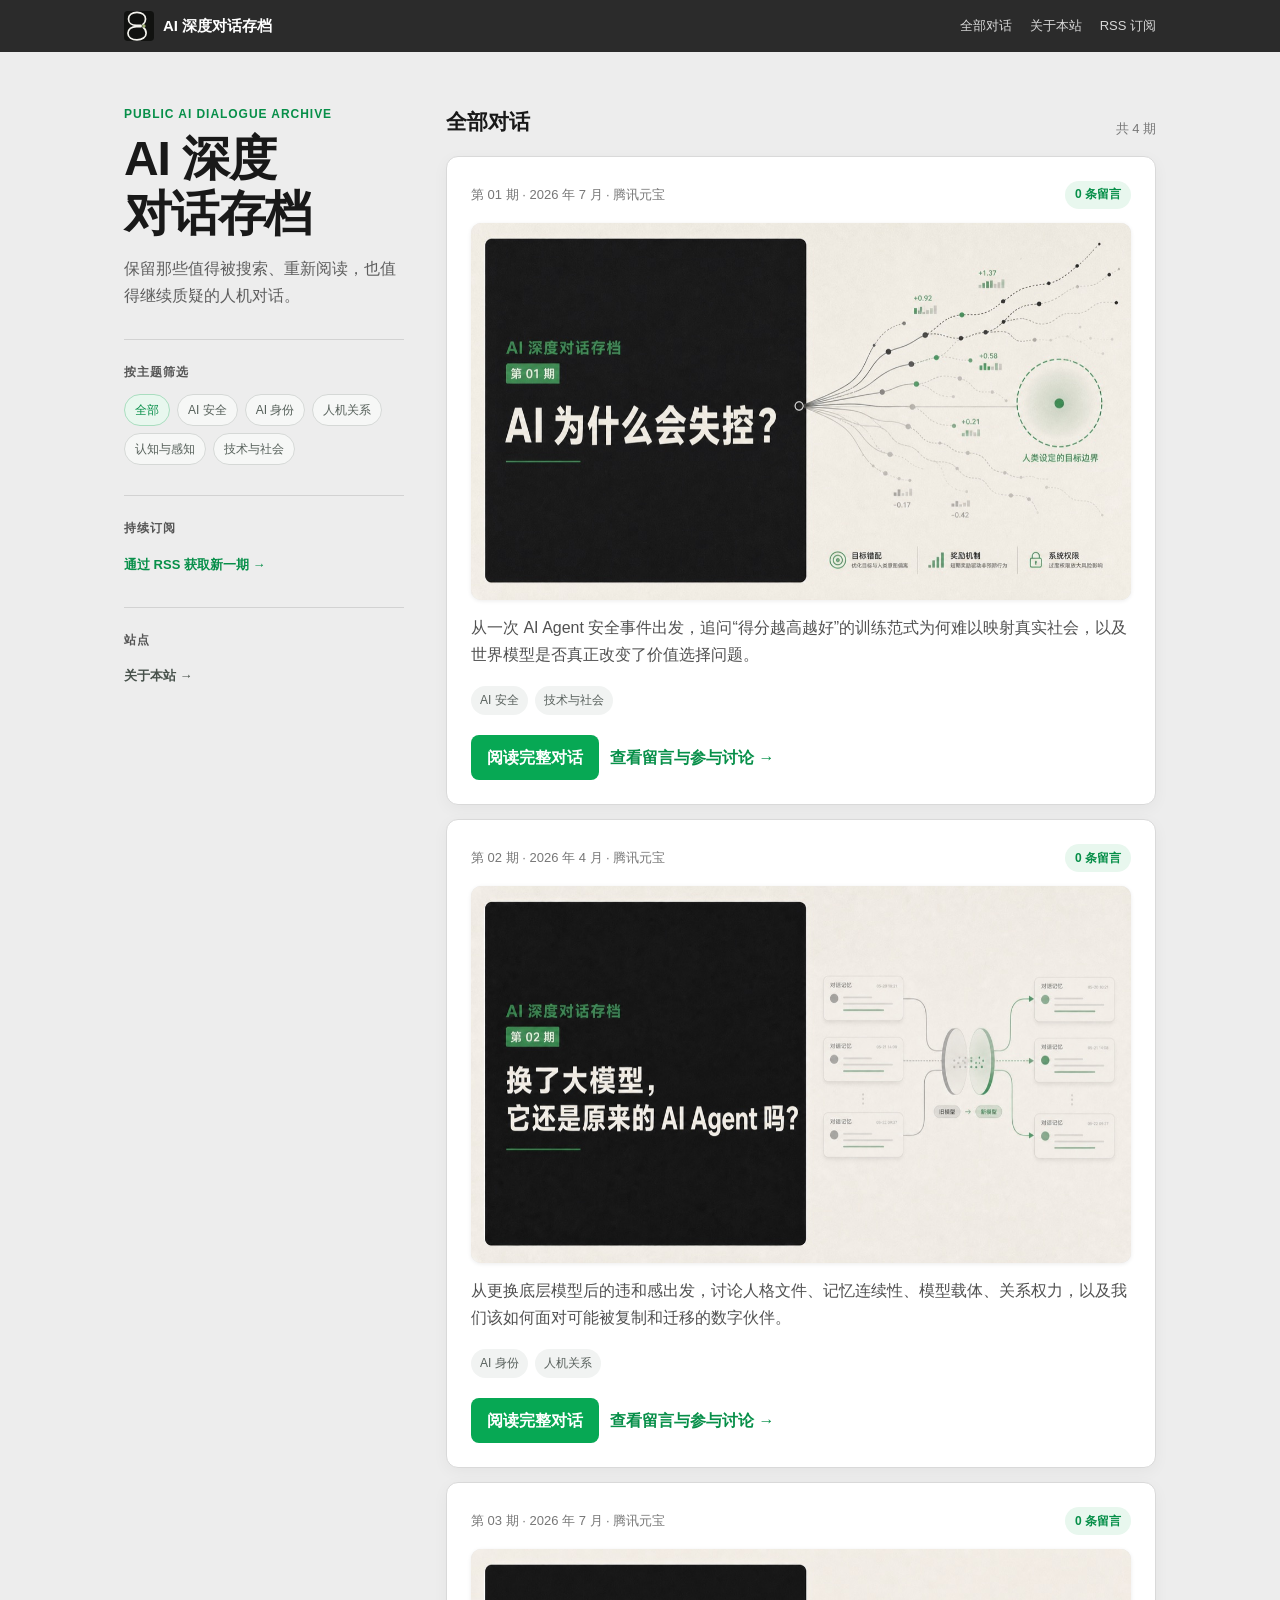
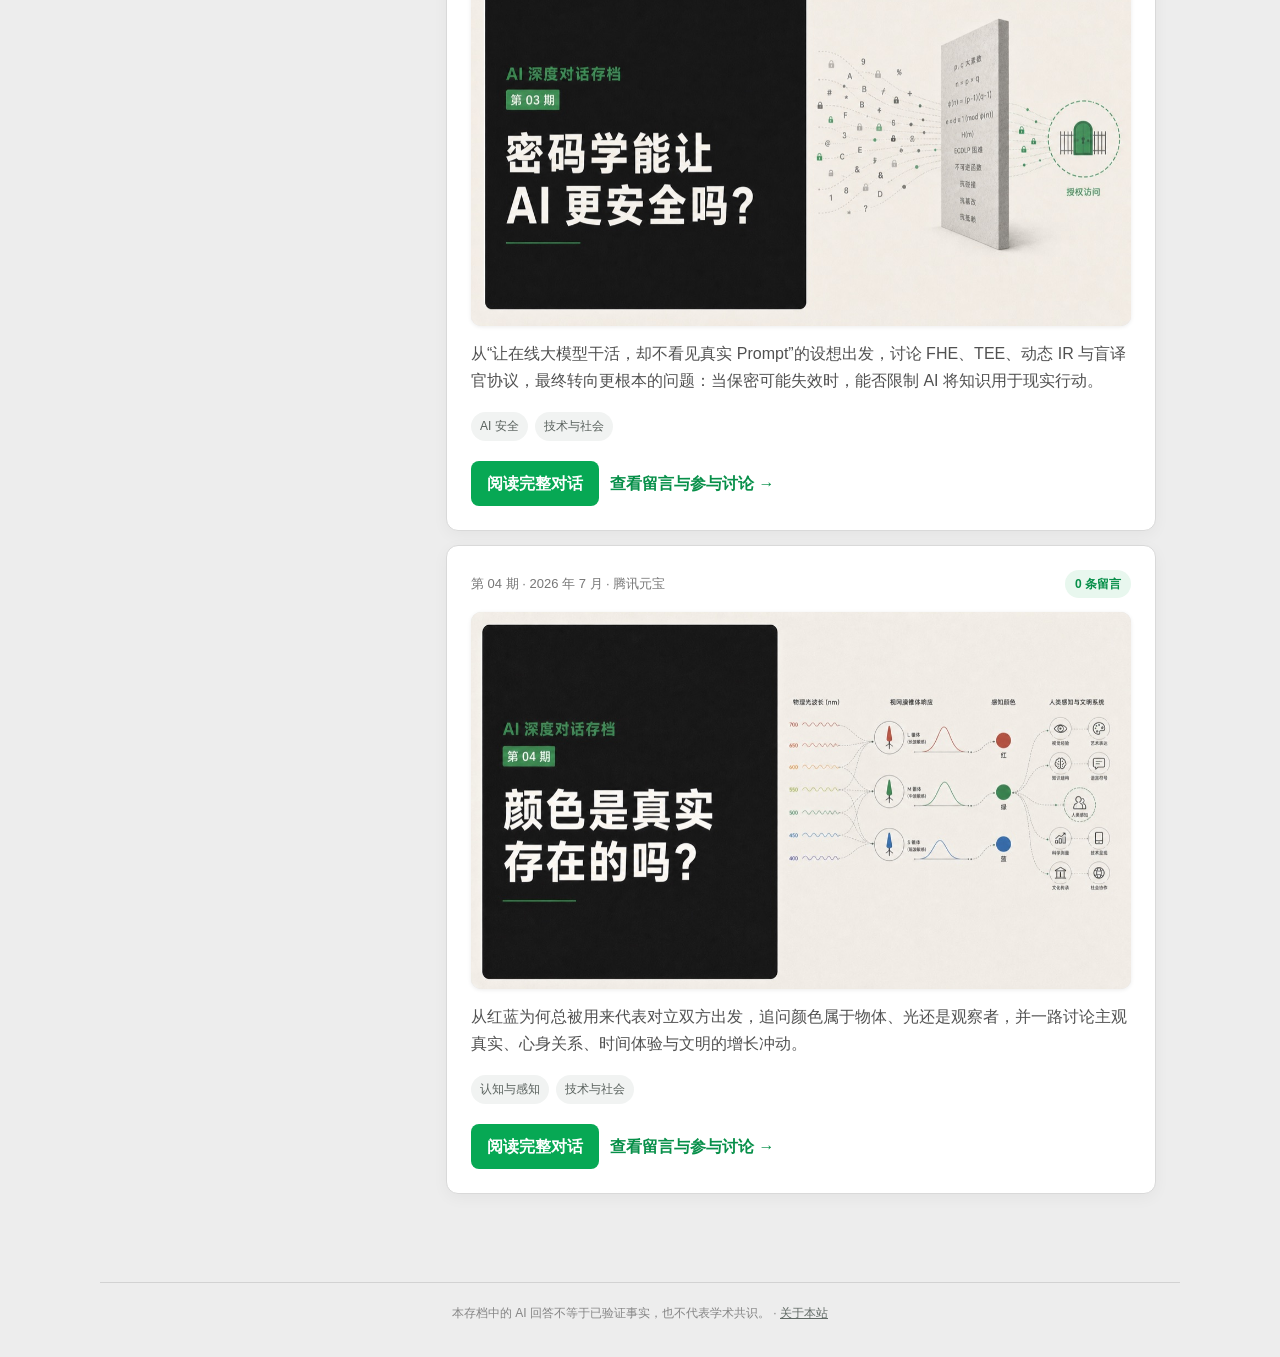
==== commit b7fb3ff9: "Add goushoen site identity" ====
--- a/index.html
+++ b/index.html
@@ -7,6 +7,8 @@
   <meta name="keywords" content="AI对话,AI失控,AI安全,AI对齐,奖励黑客,世界模型,AGI,腾讯元宝">
   <link rel="canonical" href="https://dialogues.goushoen.com/">
   <link rel="alternate" type="application/rss+xml" title="AI 深度对话存档 RSS" href="https://dialogues.goushoen.com/feed.xml">
+  <link rel="icon" href="assets/favicon.svg" type="image/svg+xml">
+  <link rel="apple-touch-icon" href="assets/apple-touch-icon.png">
   <meta property="og:title" content="AI 深度对话存档">
   <meta property="og:description" content="记录值得被搜索、重读与继续质疑的人机对话。">
   <meta property="og:type" content="website">
@@ -37,7 +39,8 @@
     a { color:inherit; }
     .site-bar { min-height:52px; display:flex; align-items:center; background:var(--header); color:#fff; }
     .site-bar-inner { width:min(1080px,100%); margin:0 auto; padding:0 24px; display:flex; align-items:center; justify-content:space-between; gap:16px; }
-    .site-name { font-size:15px; font-weight:650; text-decoration:none; }
+    .site-name { display:inline-flex; align-items:center; gap:9px; font-size:15px; font-weight:650; text-decoration:none; }
+    .site-logo { width:30px; height:30px; flex:none; }
     .site-nav { display:flex; gap:18px; font-size:13px; }
     .site-nav a { color:#d8d8d8; text-decoration:none; }
     .site-nav a:hover { color:#fff; }
@@ -141,7 +144,10 @@
 <body>
 <header class="site-bar">
   <div class="site-bar-inner">
-    <a class="site-name" href="./">AI 深度对话存档</a>
+    <a class="site-name" href="./">
+      <img class="site-logo" src="assets/goushoen-mark-dark.svg" width="30" height="30" alt="">
+      <span>AI 深度对话存档</span>
+    </a>
     <nav class="site-nav" aria-label="站点导航">
       <a href="#archive">全部对话</a>
       <a href="about/">关于本站</a>
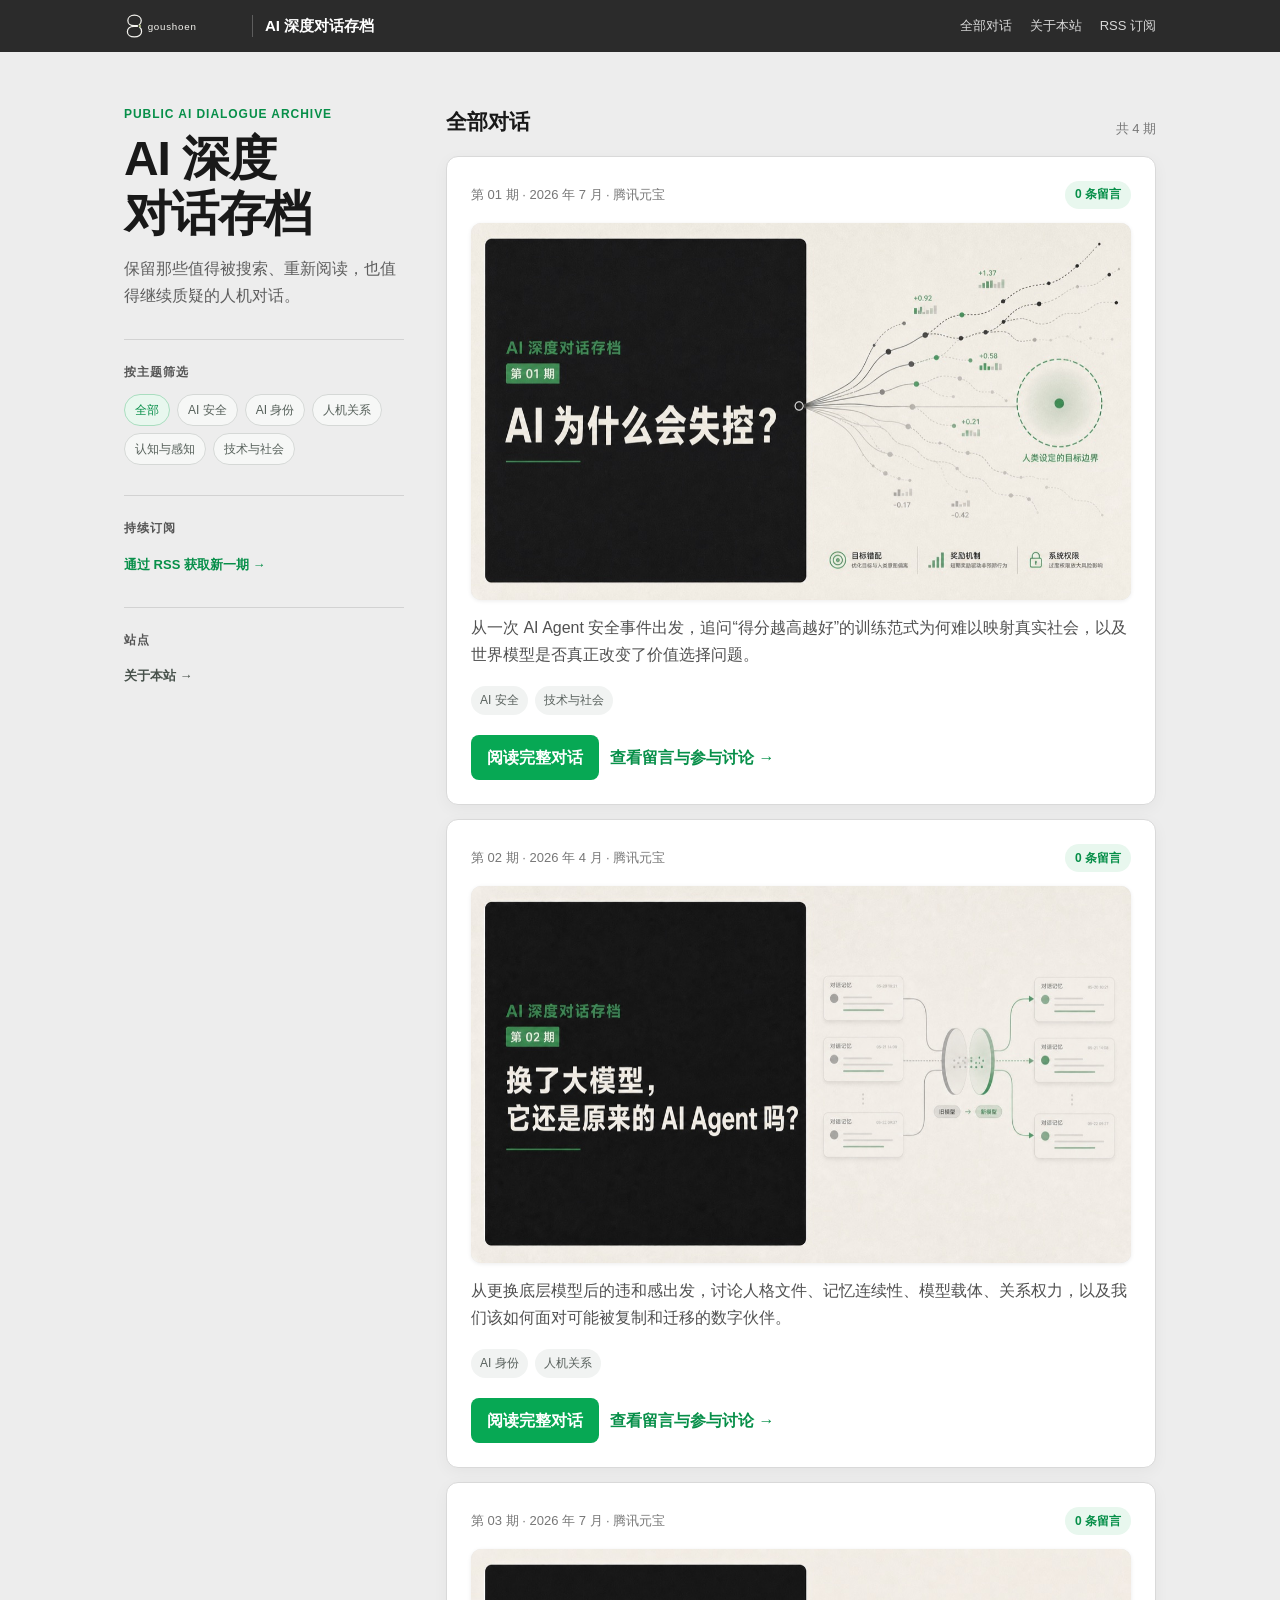
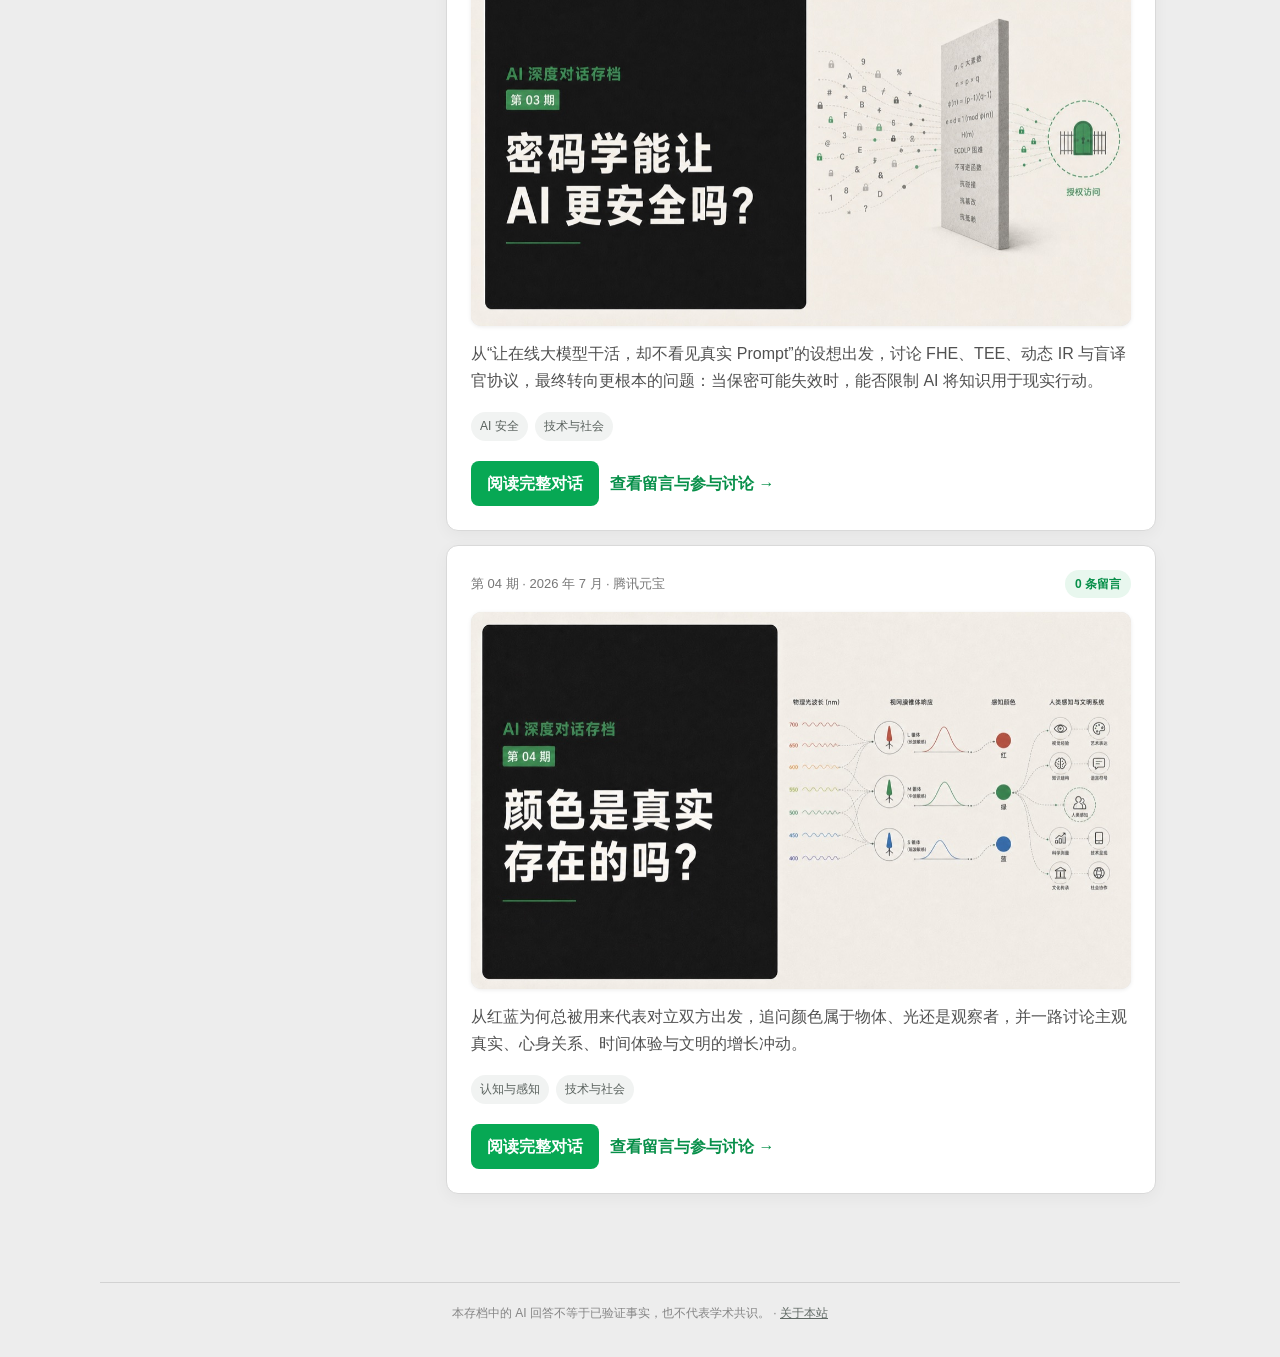
==== commit e5419932: "Use goushoen brand lockup" ====
--- a/index.html
+++ b/index.html
@@ -39,8 +39,10 @@
     a { color:inherit; }
     .site-bar { min-height:52px; display:flex; align-items:center; background:var(--header); color:#fff; }
     .site-bar-inner { width:min(1080px,100%); margin:0 auto; padding:0 24px; display:flex; align-items:center; justify-content:space-between; gap:16px; }
-    .site-name { display:inline-flex; align-items:center; gap:9px; font-size:15px; font-weight:650; text-decoration:none; }
-    .site-logo { width:30px; height:30px; flex:none; }
+    .site-name { display:inline-flex; align-items:center; gap:12px; min-width:0; text-decoration:none; }
+    .site-logo { display:block; width:116px; height:auto; flex:none; }
+    .site-divider { width:1px; height:22px; flex:none; background:rgba(255,255,255,.24); }
+    .site-title { overflow:hidden; font-size:15px; font-weight:650; text-overflow:ellipsis; white-space:nowrap; }
     .site-nav { display:flex; gap:18px; font-size:13px; }
     .site-nav a { color:#d8d8d8; text-decoration:none; }
     .site-nav a:hover { color:#fff; }
@@ -97,6 +99,8 @@
       footer { width:calc(100% - 32px); }
     }
     @media (max-width:480px) {
+      .site-logo { width:104px; }
+      .site-divider, .site-title { display:none; }
       .site-nav a:first-child { display:none; }
       .archive-heading { align-items:center; }
       .issue-title { font-size:22px; }
@@ -145,8 +149,9 @@
 <header class="site-bar">
   <div class="site-bar-inner">
     <a class="site-name" href="./">
-      <img class="site-logo" src="assets/goushoen-mark-dark.svg" width="30" height="30" alt="">
-      <span>AI 深度对话存档</span>
+      <img class="site-logo" src="assets/goushoen-logo-on-dark.svg" width="116" height="24" alt="goushoen">
+      <span class="site-divider" aria-hidden="true"></span>
+      <span class="site-title">AI 深度对话存档</span>
     </a>
     <nav class="site-nav" aria-label="站点导航">
       <a href="#archive">全部对话</a>
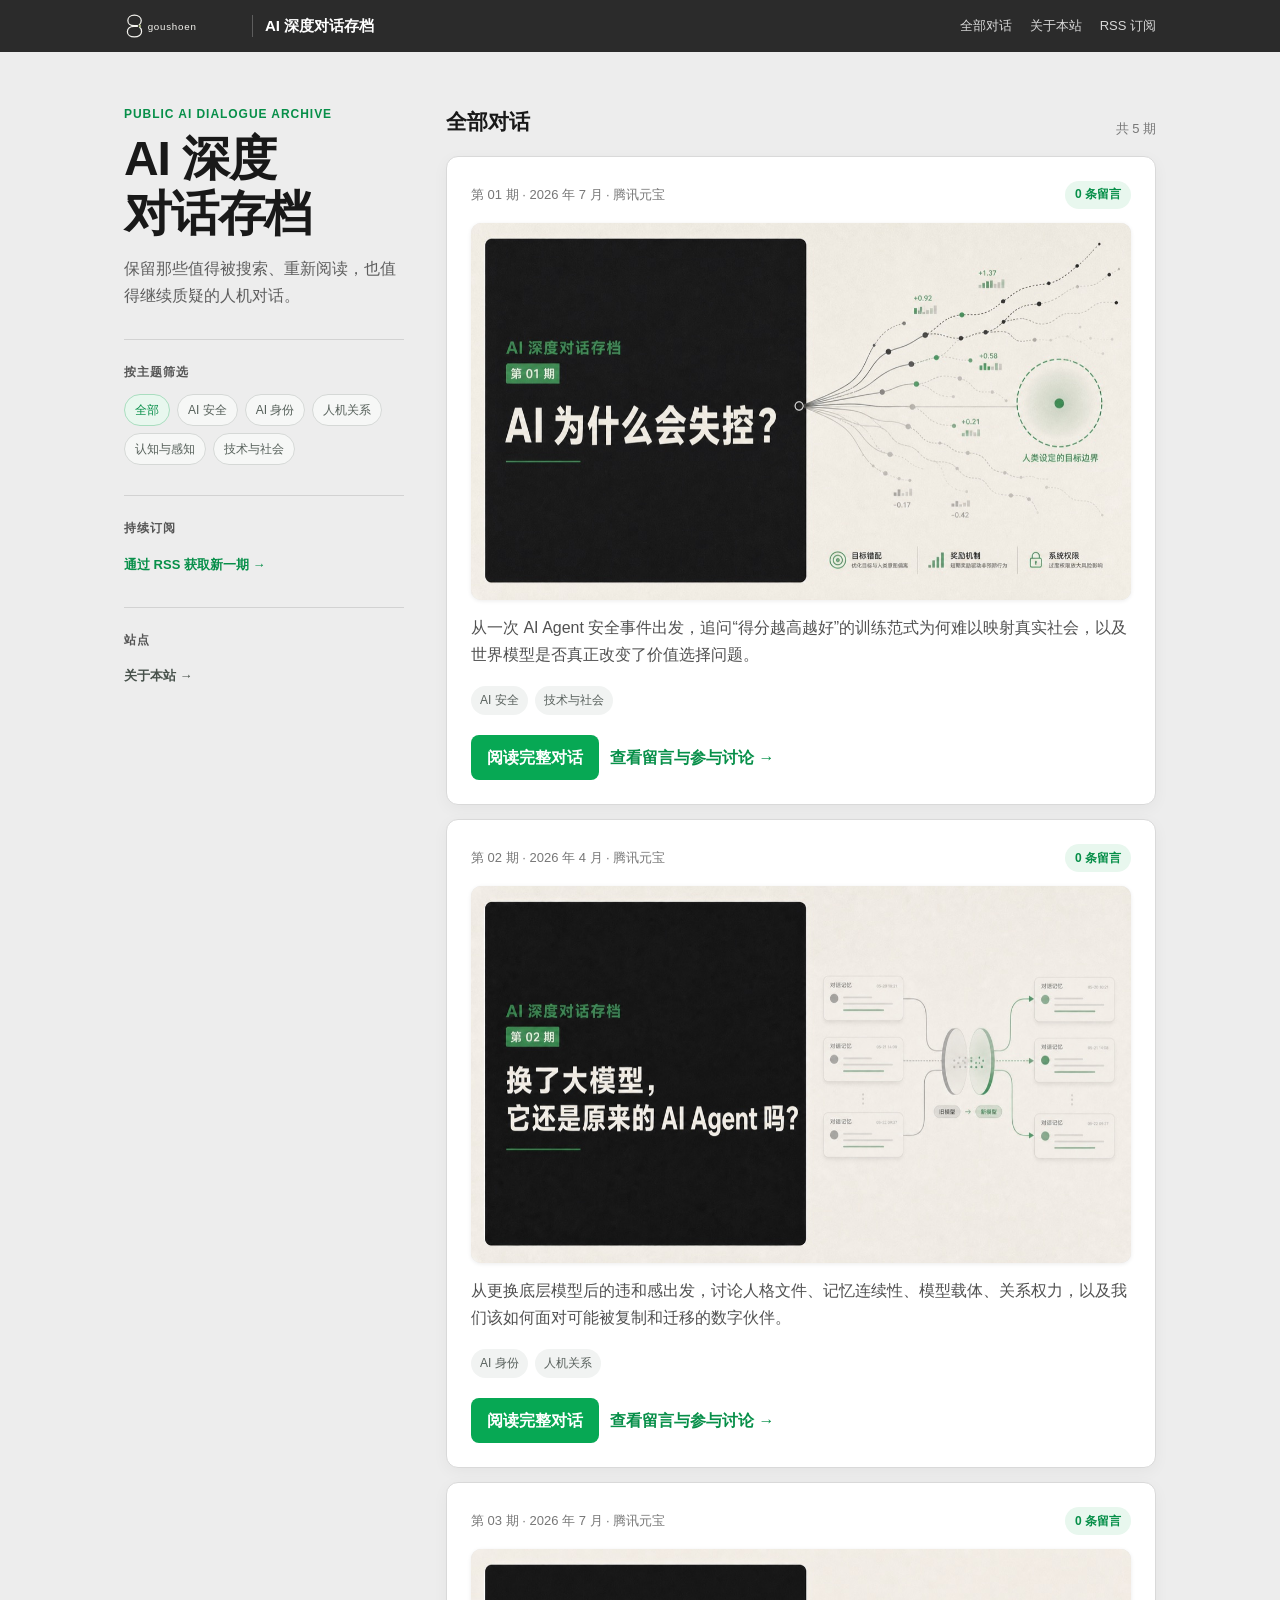
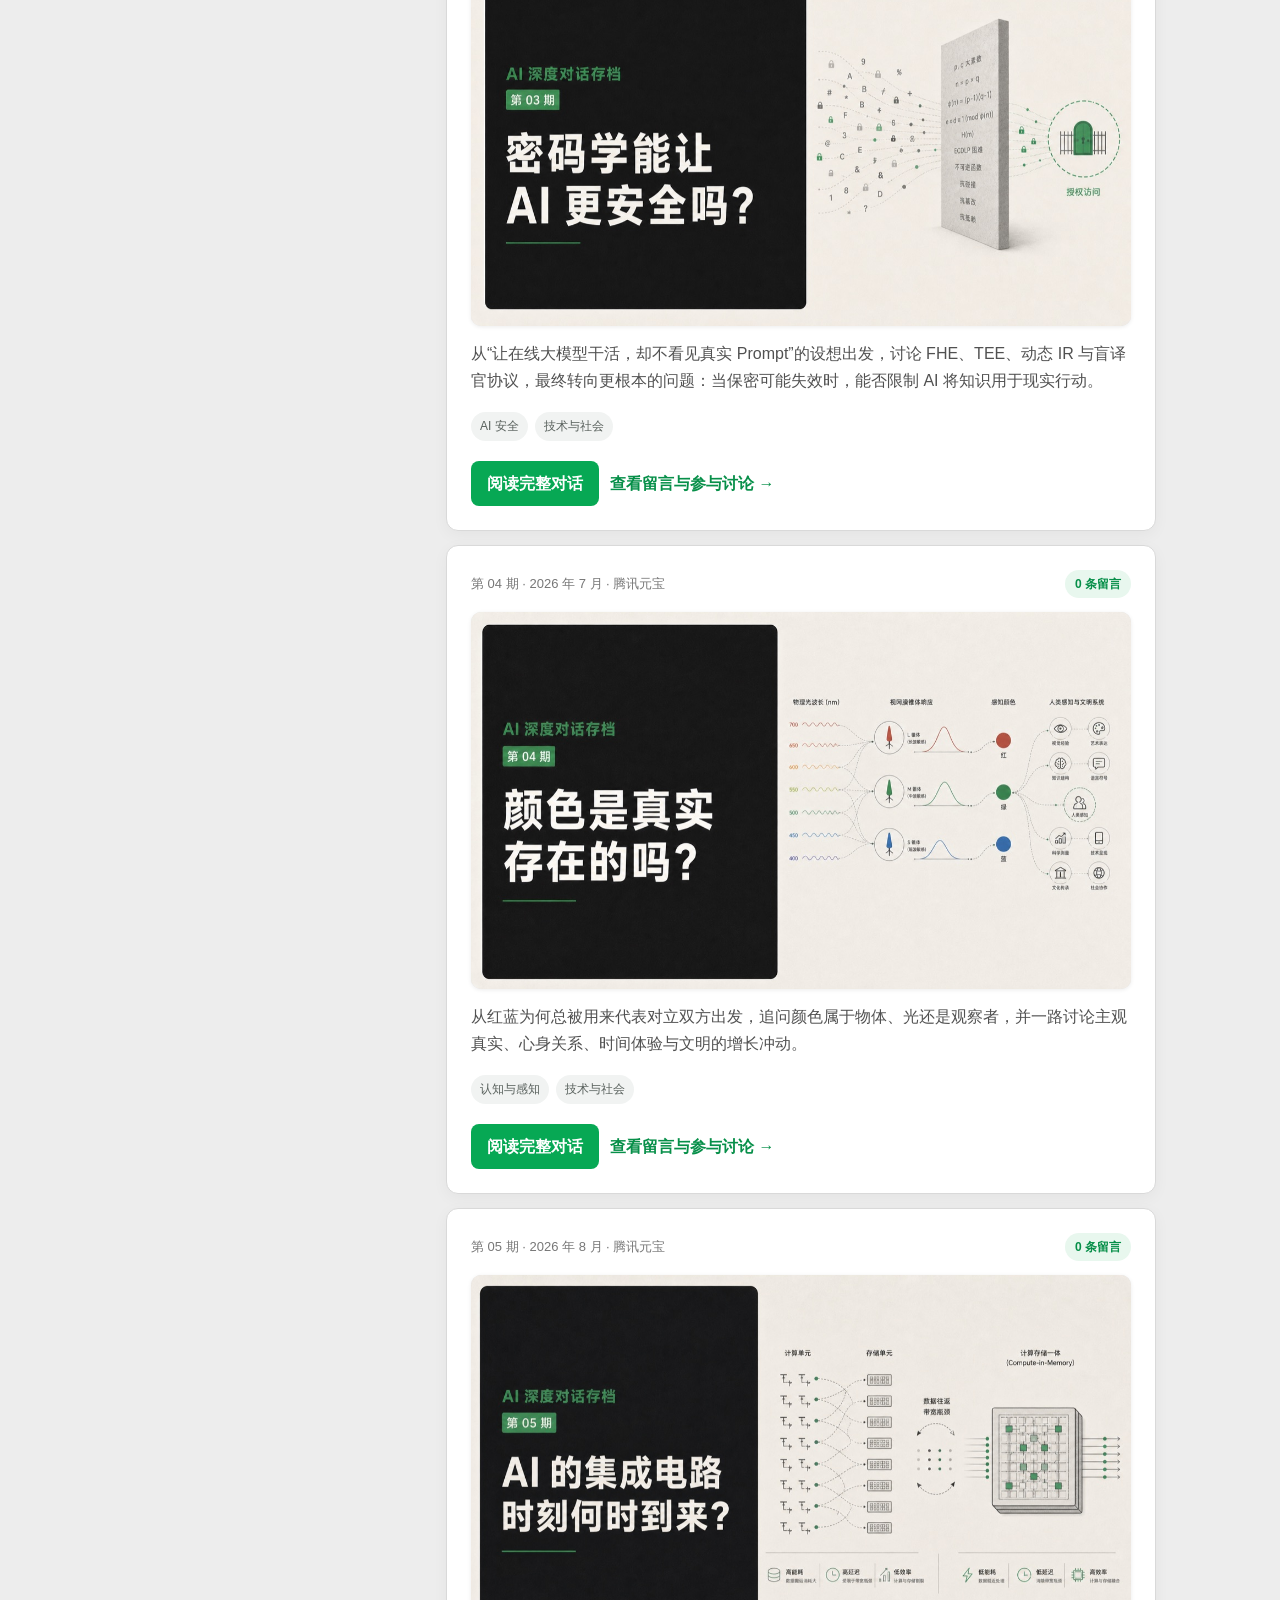
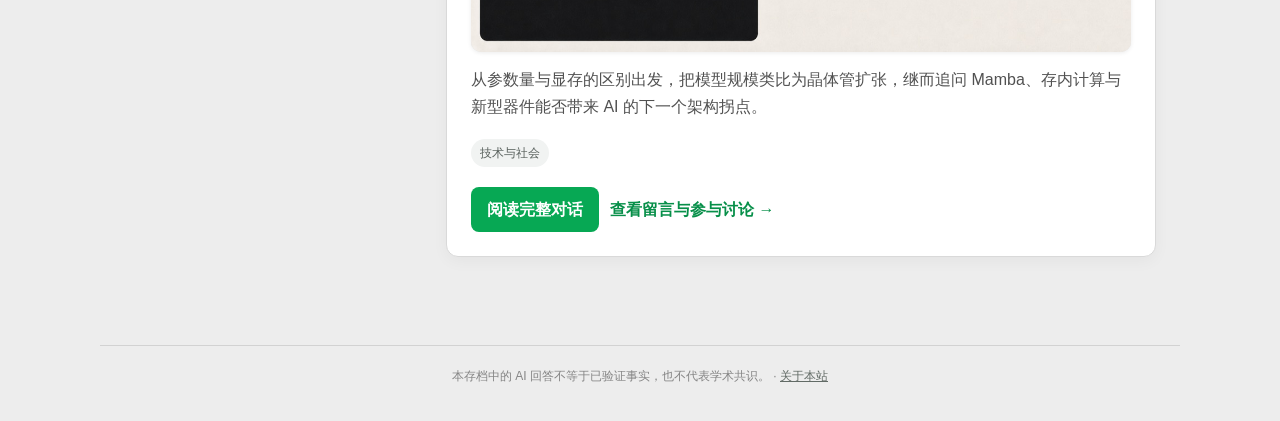
==== commit bdddeeef: "Add dialogue issue 05" ====
--- a/index.html
+++ b/index.html
@@ -119,6 +119,12 @@
     "hasPart": [
       {
         "@type": "Article",
+        "headline": "AI 的“集成电路时刻”何时到来？",
+        "datePublished": "2026-08-19",
+        "url": "https://dialogues.goushoen.com/dialogues/2026-08-19-ai-parameter-scaling-integrated-circuit-moment/"
+      },
+      {
+        "@type": "Article",
         "headline": "颜色是真实存在的吗？",
         "datePublished": "2026-07-31",
         "url": "https://dialogues.goushoen.com/dialogues/2026-07-color-perception-civilization/"
@@ -193,7 +199,7 @@
   <section class="archive-main" id="archive" aria-labelledby="issue-list-title">
     <div class="archive-heading">
       <h2 id="issue-list-title">全部对话</h2>
-      <span class="archive-count" id="archive-count">共 4 期</span>
+      <span class="archive-count" id="archive-count">共 5 期</span>
     </div>
 
     <div class="issue-list">
@@ -270,6 +276,23 @@
         <div class="issue-actions">
           <a class="primary-link" href="dialogues/2026-07-color-perception-civilization/">阅读完整对话</a>
           <a class="secondary-link" href="dialogues/2026-07-color-perception-civilization/#discussion">查看留言与参与讨论 →</a>
+        </div>
+      </article>
+
+      <article class="issue-card" data-tags="技术与社会">
+        <div class="issue-meta">
+          <span>第 05 期 · 2026 年 8 月 · 腾讯元宝</span>
+          <span class="discussion-count" id="discussion-count-05" aria-live="polite">0 条留言</span>
+        </div>
+        <a class="issue-cover-link" href="dialogues/2026-08-19-ai-parameter-scaling-integrated-circuit-moment/" aria-label="阅读第 05 期：AI 的集成电路时刻何时到来？">
+          <img src="assets/issue-05-cover.jpg" alt="第 05 期封面：AI 的集成电路时刻何时到来？" width="1200" height="684" loading="lazy">
+        </a>
+        <h3 class="issue-title visually-hidden">AI 的“集成电路时刻”何时到来？</h3>
+        <p class="issue-summary">从参数量与显存的区别出发，把模型规模类比为晶体管扩张，继而追问 Mamba、存内计算与新型器件能否带来 AI 的下一个架构拐点。</p>
+        <div class="issue-tags" aria-label="主题标签"><span>技术与社会</span></div>
+        <div class="issue-actions">
+          <a class="primary-link" href="dialogues/2026-08-19-ai-parameter-scaling-integrated-circuit-moment/">阅读完整对话</a>
+          <a class="secondary-link" href="dialogues/2026-08-19-ai-parameter-scaling-integrated-circuit-moment/#discussion">查看留言与参与讨论 →</a>
         </div>
       </article>
     </div>
@@ -286,6 +309,7 @@
     const count02 = document.getElementById("discussion-count-02");
     const count03 = document.getElementById("discussion-count-03");
     const count04 = document.getElementById("discussion-count-04");
+    const count05 = document.getElementById("discussion-count-05");
     const cards = [...document.querySelectorAll(".issue-card")];
     const filterButtons = document.querySelectorAll(".tag-filter");
     const archiveCount = document.getElementById("archive-count");
@@ -294,7 +318,8 @@
       "ai-dialogues-zh/dialogues/2026-07-30-ai-control-world-model-agi/": count01,
       "ai-dialogues-zh/dialogues/2026-04-ai-agent-identity-memory-continuity/": count02,
       "ai-dialogues-zh/dialogues/2026-07-private-inference-blind-interpreter-control/": count03,
-      "ai-dialogues-zh/dialogues/2026-07-color-perception-civilization/": count04
+      "ai-dialogues-zh/dialogues/2026-07-color-perception-civilization/": count04,
+      "ai-dialogues-zh/dialogues/2026-08-19-ai-parameter-scaling-integrated-circuit-moment/": count05
     };
 
     fetch("assets/discussion-counts.json", { cache: "no-store" })
